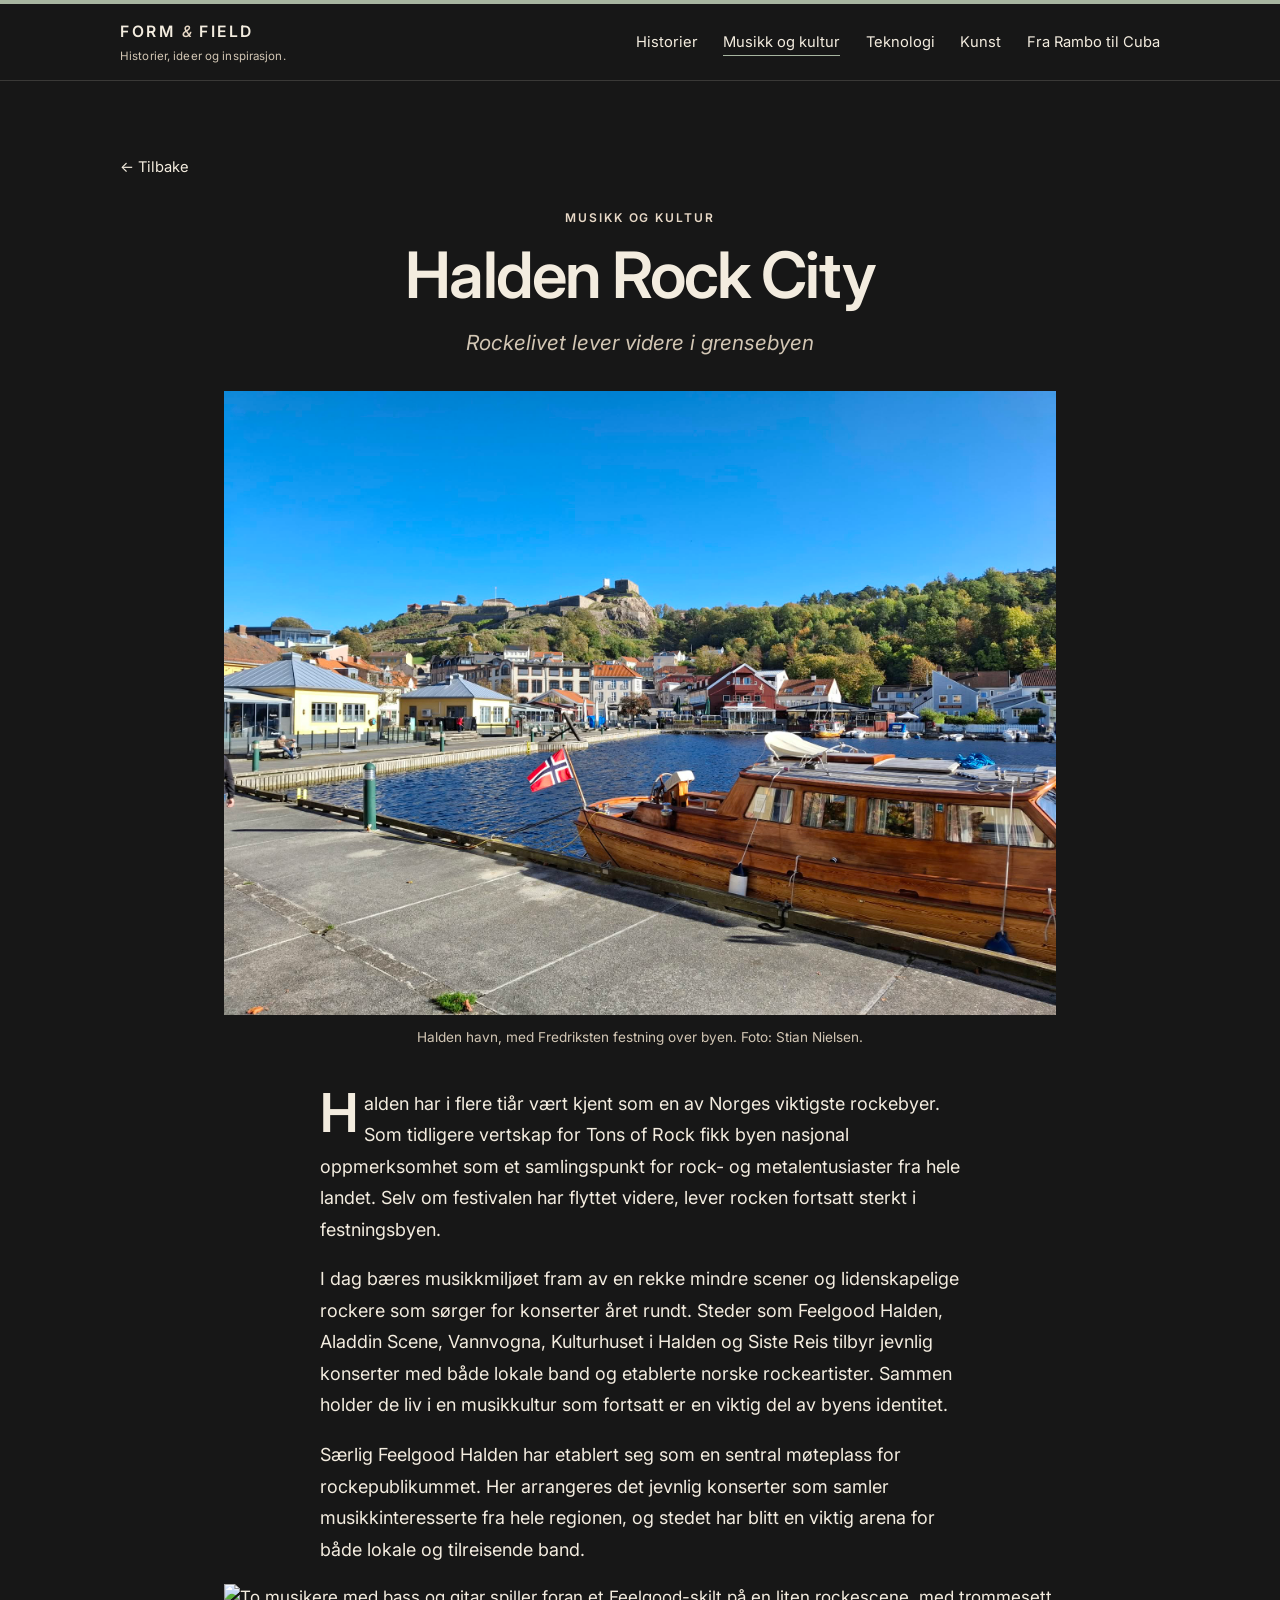
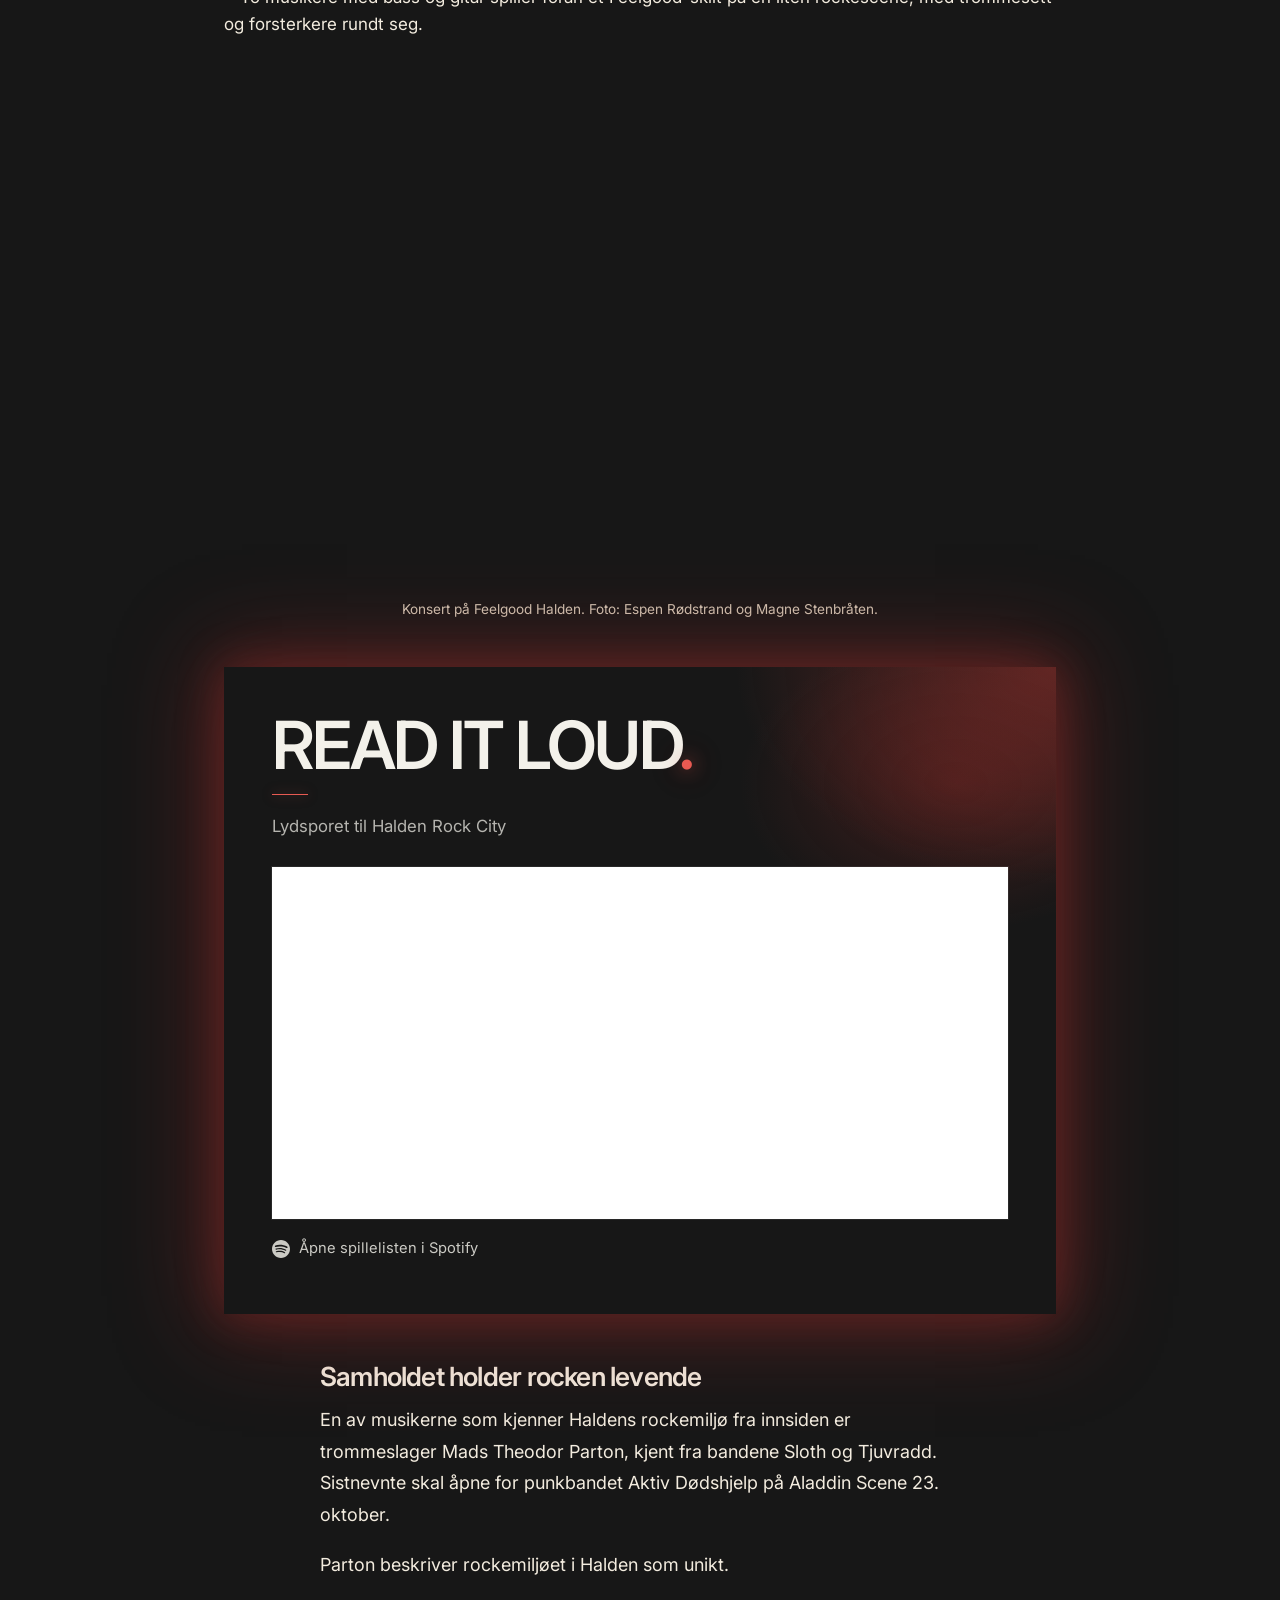
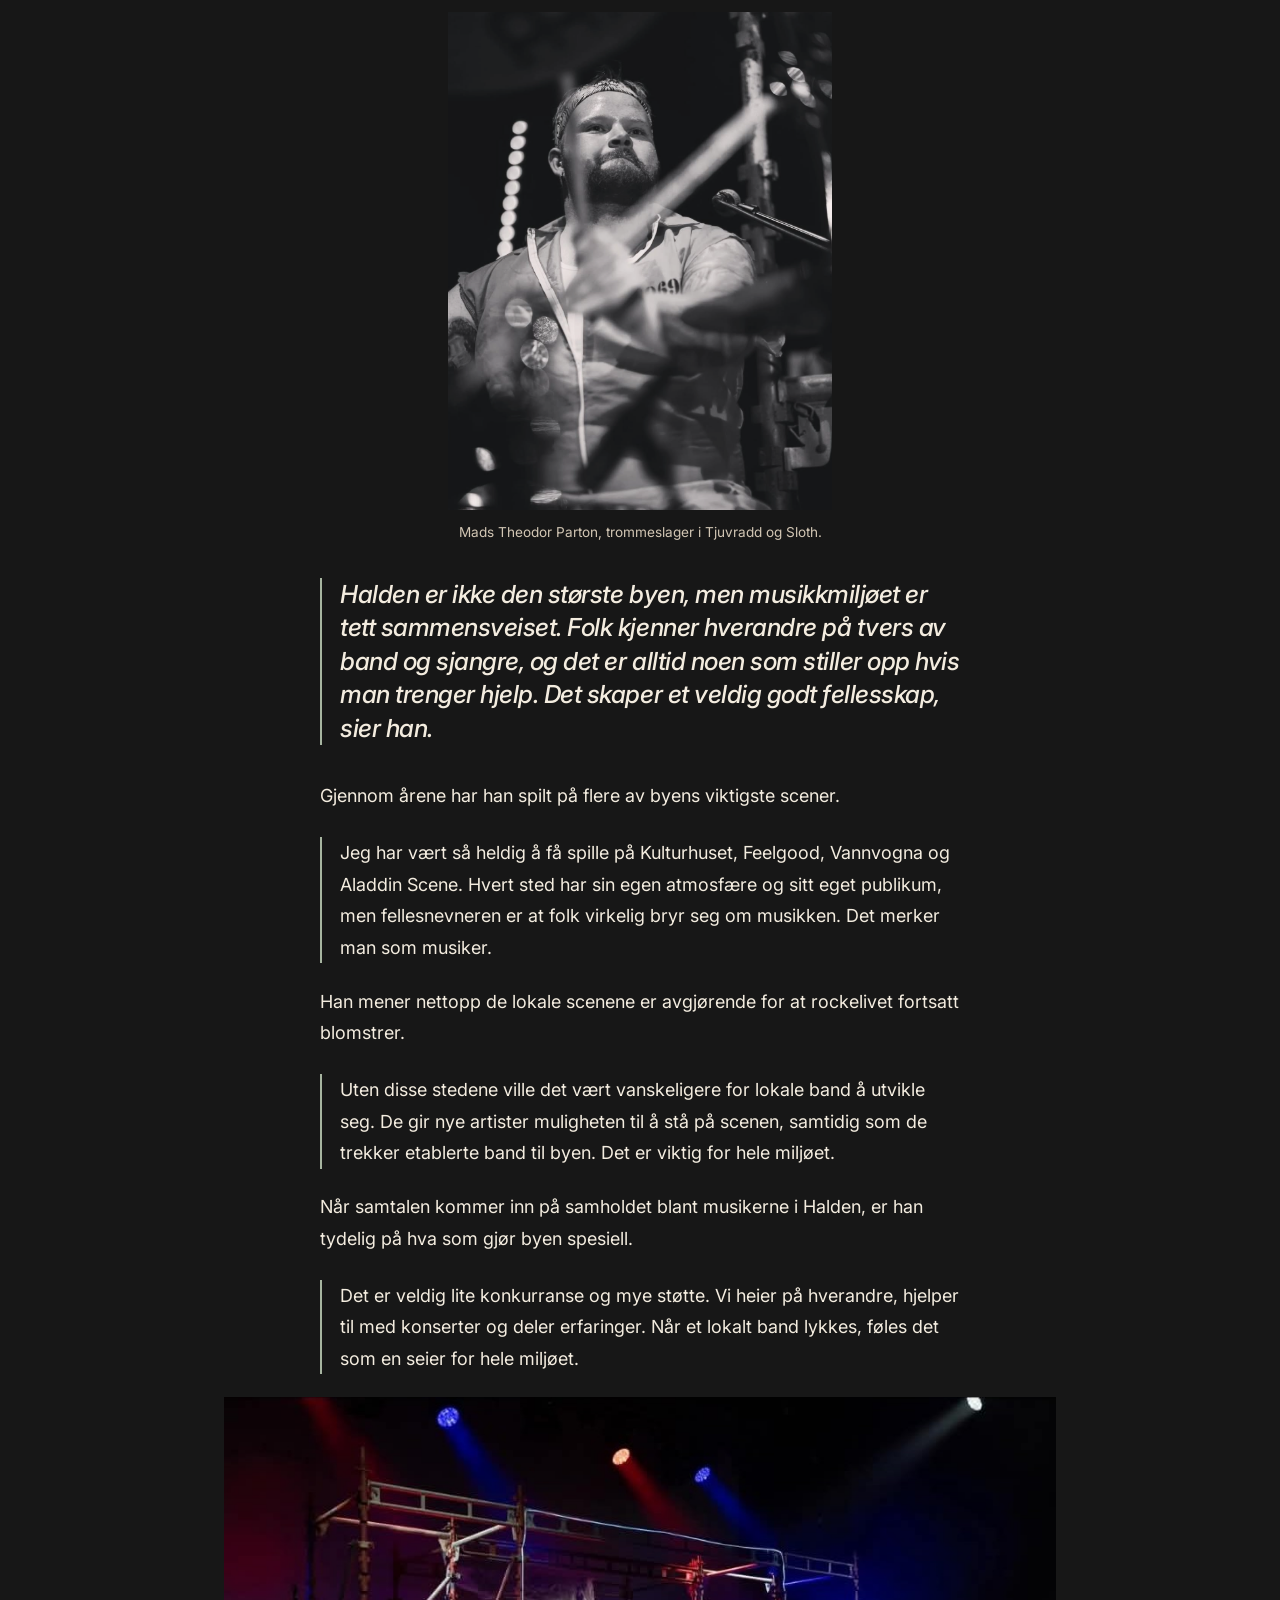
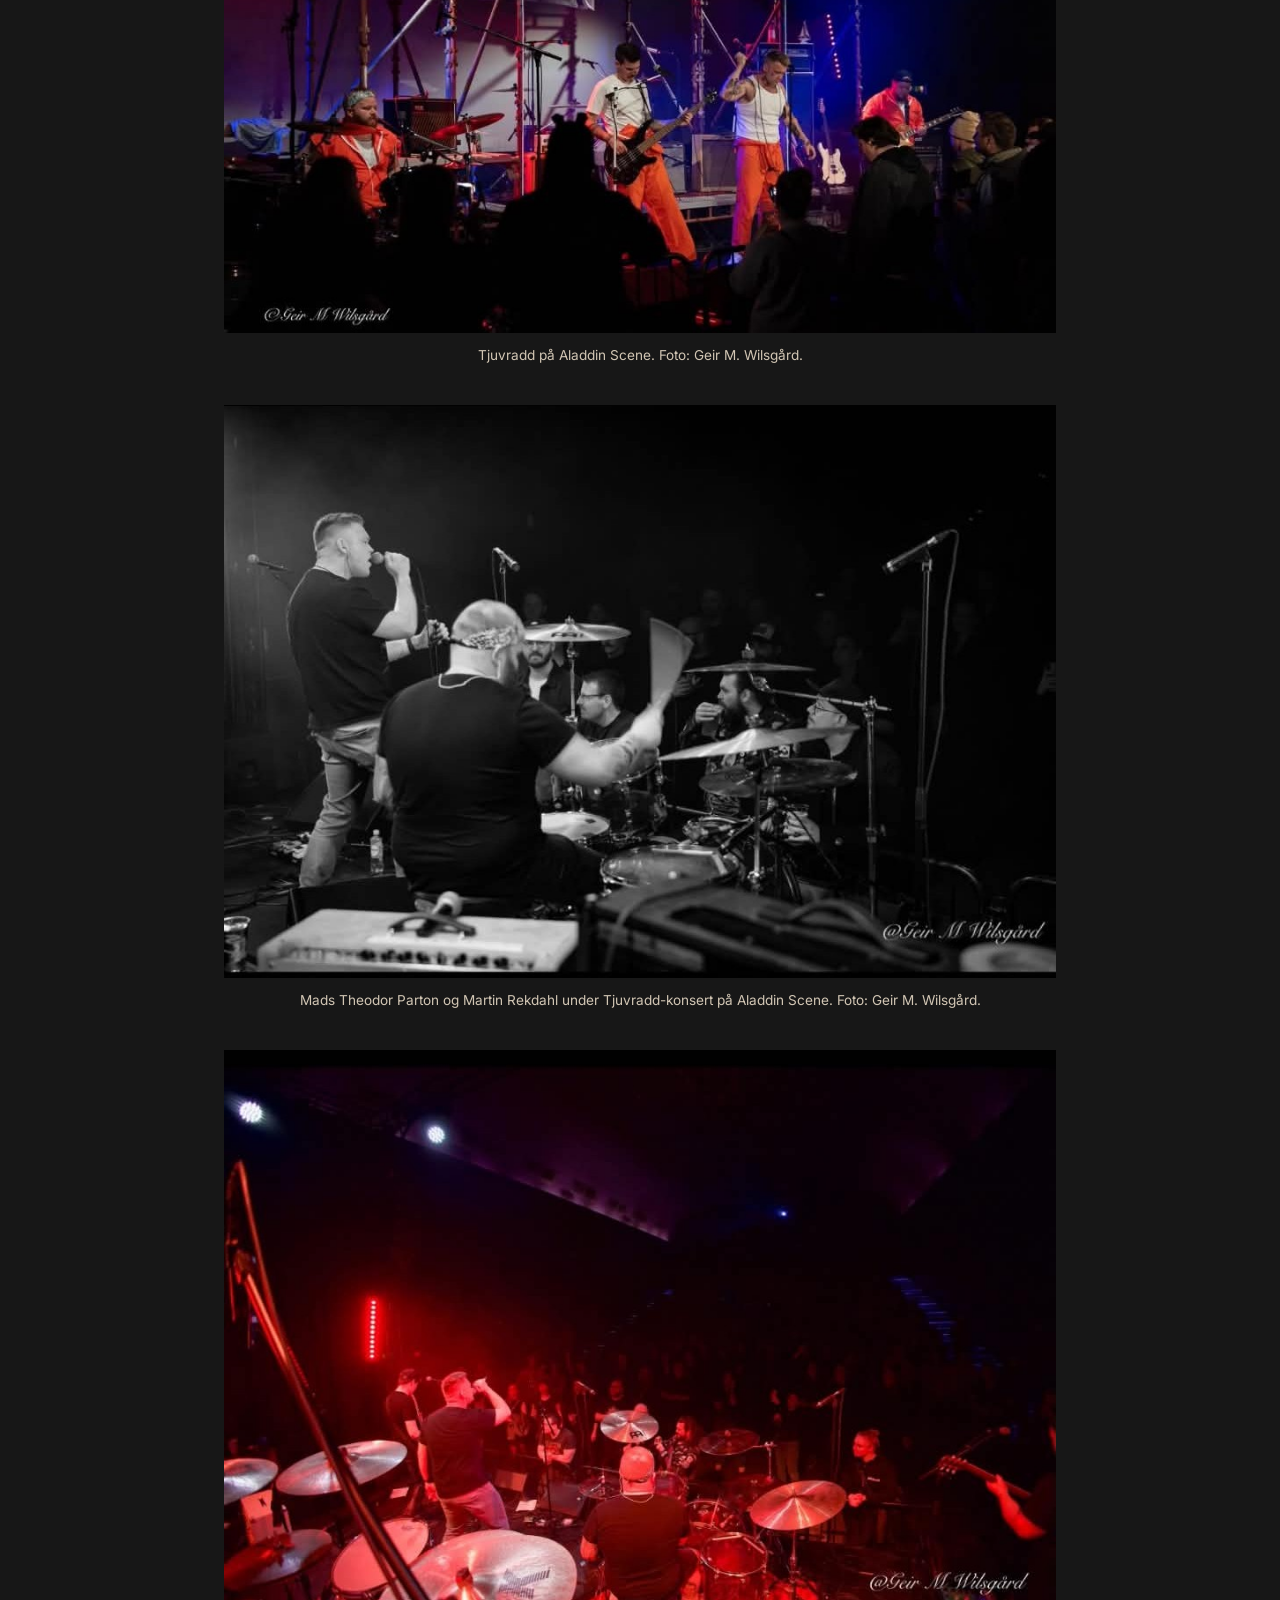
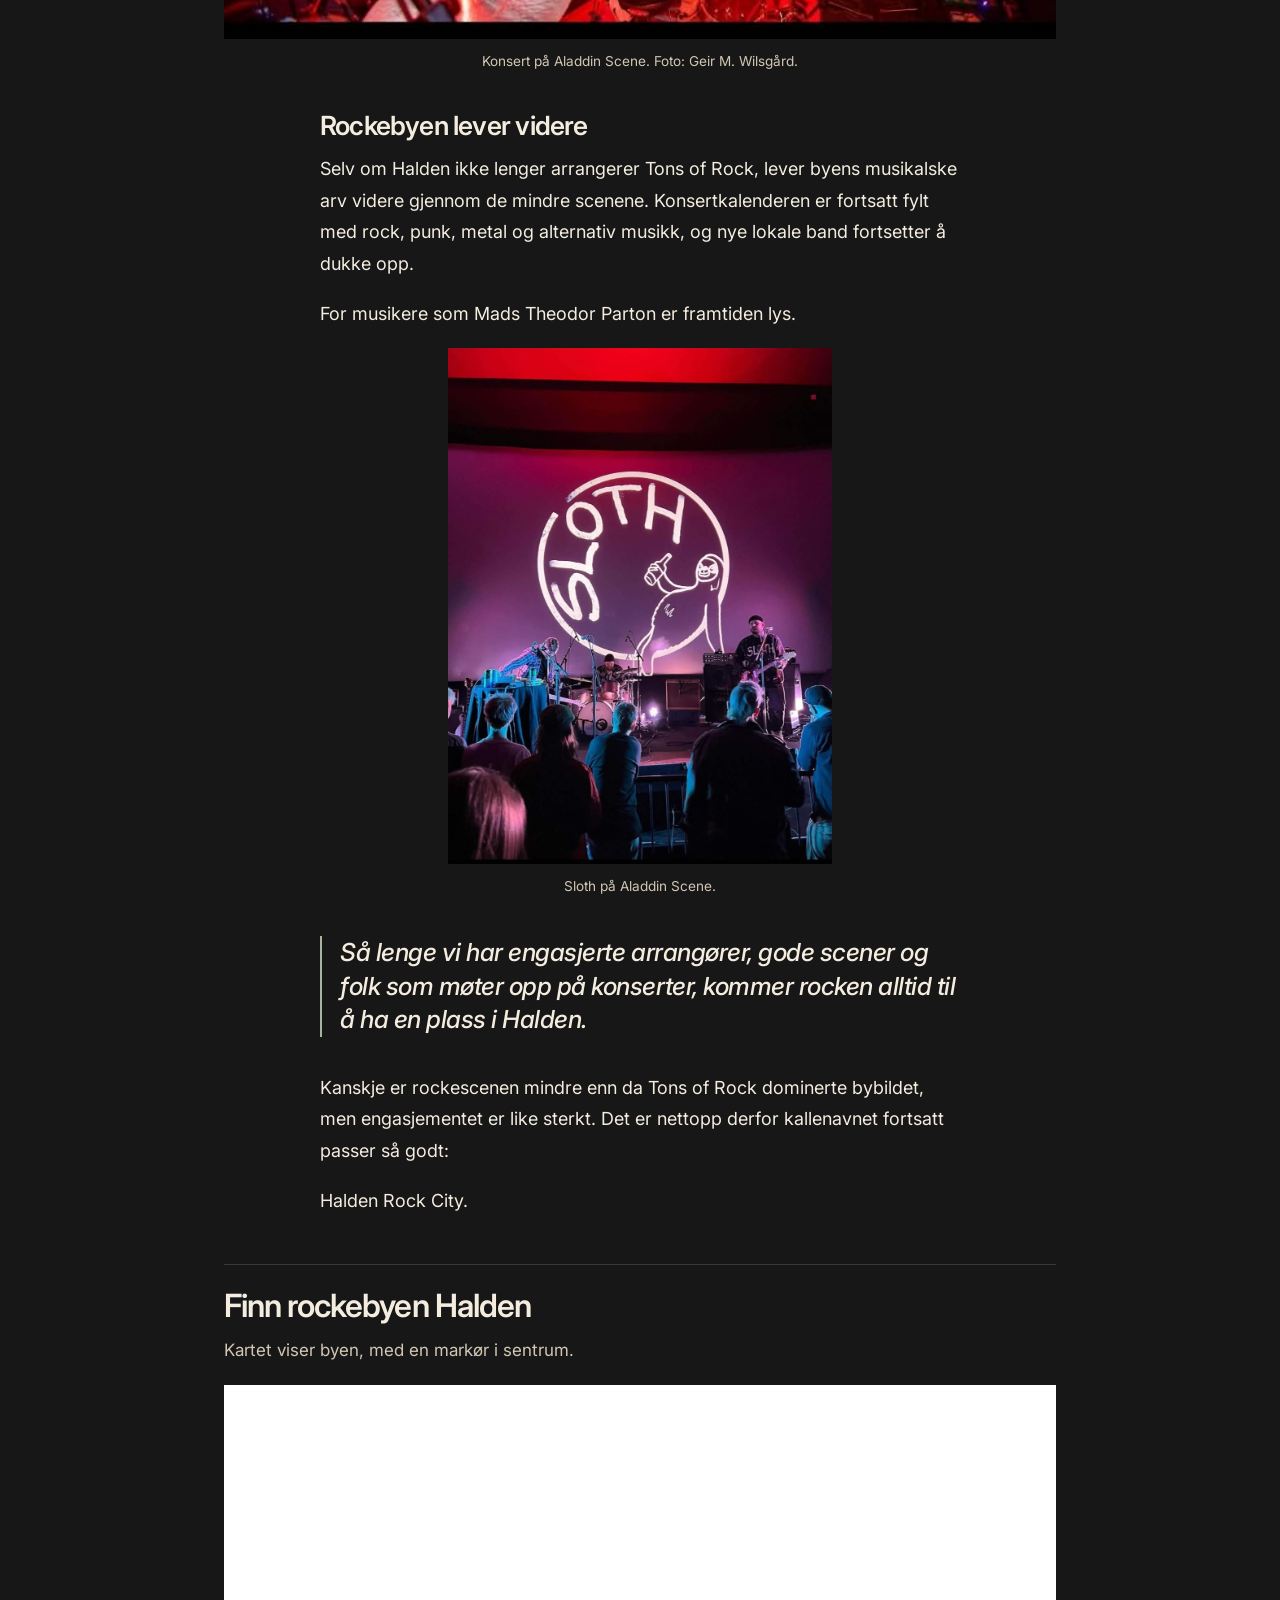
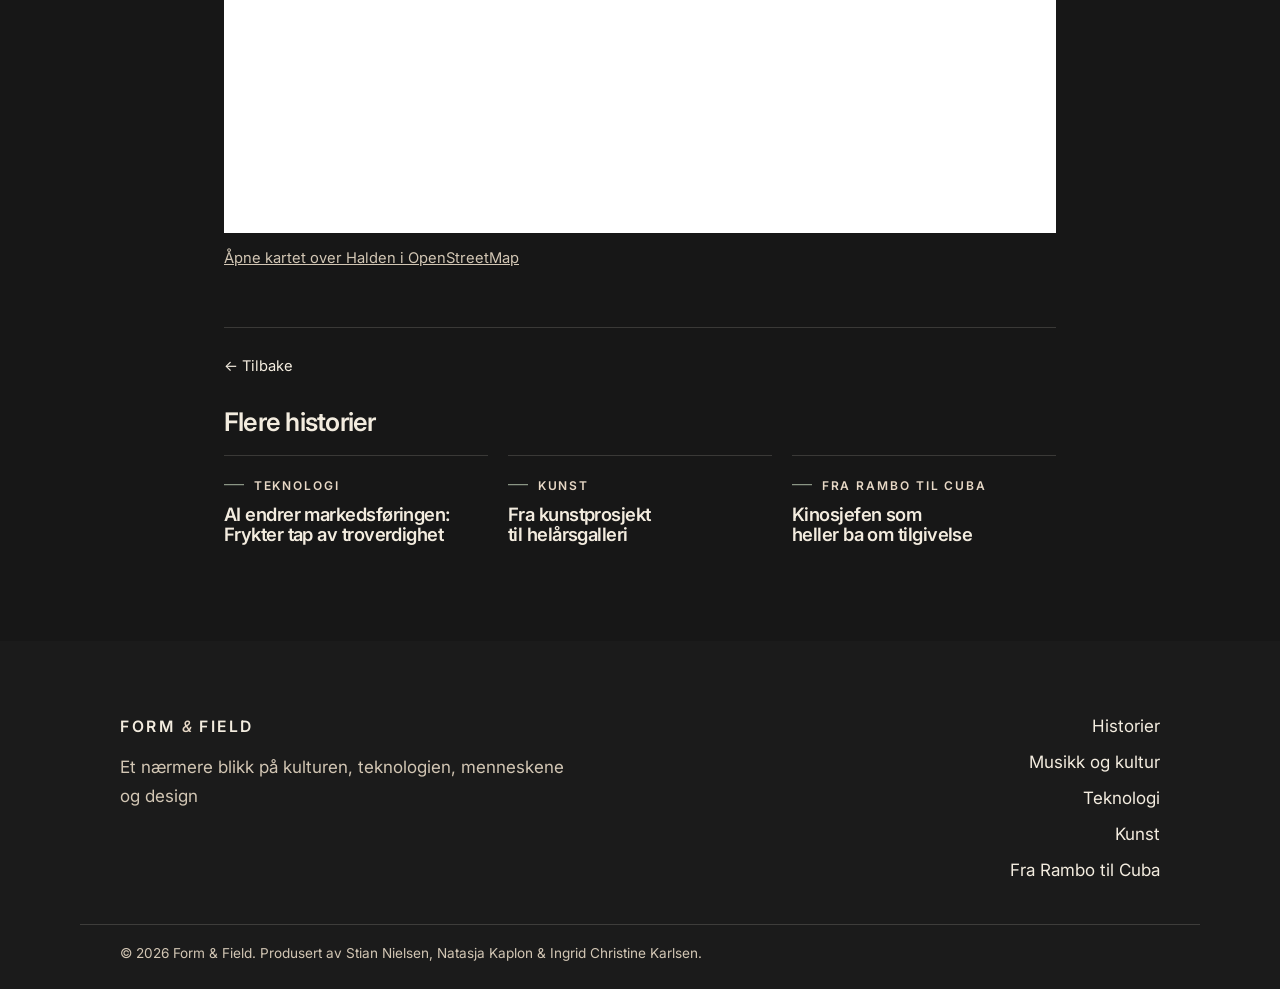
==== articles/article-culture.html @ 82c44588 "Første versjon av Form & Field-magasinet" ====
<!DOCTYPE html>
<html lang="en">
<head>
  <meta charset="UTF-8">
  <meta name="viewport" content="width=device-width, initial-scale=1">
  <title>Halden Rock City — Form &amp; Field</title>
  <meta name="description" content="Rockelivet lever videre i grensebyen. Halden har i flere tiår vært kjent som en av Norges viktigste rockebyer.">
  <script>document.documentElement.classList.add("js");</script>
  <link rel="preconnect" href="https://fonts.googleapis.com">
  <link rel="preconnect" href="https://fonts.gstatic.com" crossorigin>
  <link href="https://fonts.googleapis.com/css2?family=Inter:ital,wght@0,400;0,500;0,600;0,700;1,400;1,500&display=swap" rel="stylesheet">
  <link rel="stylesheet" href="../style.css">
  <link rel="stylesheet" href="rock-spotlight.css">
  <link rel="icon" href="../images/favicon.svg" type="image/svg+xml">
</head>
<body class="page-rock">
  <a class="skip-link" href="#main">Skip to content</a>

  <header class="site-header">
    <div class="container header-inner">
      <a class="logo" href="../index.html" aria-label="Form &amp; Field, home">
        <span class="logo-name">Form <span class="logo-amp">&amp;</span> Field</span>
        <span class="logo-tagline">Historier, ideer og inspirasjon.</span>
      </a>
      <button class="nav-toggle" type="button" aria-expanded="false" aria-controls="site-nav">
        <span class="sr-only">Open menu</span>
        <span class="nav-toggle-bar" aria-hidden="true"></span>
      </button>
      <nav class="site-nav" id="site-nav" aria-label="Primary">
        <ul>
          <li><a href="../index.html#stories">Historier</a></li>
          <li><a href="article-culture.html" aria-current="page">Musikk og kultur</a></li>
          <li><a href="article-lifestyle.html">Teknologi</a></li>
          <li><a href="article-design.html">Kunst</a></li>
          <li><a href="article-inspiration.html">Fra Rambo til Cuba</a></li>
        </ul>
      </nav>
    </div>
  </header>

  <main id="main">
    <!-- Article text is kept from Halden Rock City artikkel.docx. -->
    <article class="article-wrap" lang="no">
      <div class="container">
        <p class="back-link"><a href="../index.html#stories"><span aria-hidden="true">← </span>Tilbake</a></p>

        <header class="article-header">
          <p class="kicker">Musikk og kultur</p>
          <h1>Halden Rock City</h1>
          <p class="dek">Rockelivet lever videre i grensebyen</p>
        </header>

        <figure class="article-photo">
          <img src="../images/halden-havn.jpg" alt="Halden havn en solrik dag, med trehus langs vannet, en trebåt med norsk flagg og Fredriksten festning på høyden over byen." width="2048" height="1536">
          <figcaption>Halden havn, med Fredriksten festning over byen. Foto: Stian Nielsen.</figcaption>
        </figure>

        <div class="article-body">
          <p class="lead">Halden har i flere tiår vært kjent som en av Norges viktigste rockebyer. Som tidligere vertskap for Tons of Rock fikk byen nasjonal oppmerksomhet som et samlingspunkt for rock- og metalentusiaster fra hele landet. Selv om festivalen har flyttet videre, lever rocken fortsatt sterkt i festningsbyen.</p>
          <p>I dag bæres musikkmiljøet fram av en rekke mindre scener og lidenskapelige rockere som sørger for konserter året rundt. Steder som Feelgood Halden, Aladdin Scene, Vannvogna, Kulturhuset i Halden og Siste Reis tilbyr jevnlig konserter med både lokale band og etablerte norske rockeartister. Sammen holder de liv i en musikkultur som fortsatt er en viktig del av byens identitet.</p>
          <p>Særlig Feelgood Halden har etablert seg som en sentral møteplass for rockepublikummet. Her arrangeres det jevnlig konserter som samler musikkinteresserte fra hele regionen, og stedet har blitt en viktig arena for både lokale og tilreisende band.</p>
        </div>

        <figure class="article-photo">
          <img src="../images/Bilde%20fra%20Feelgood%20av%20Espen%20R%C3%B8dstrand%20%26%20Magne%20Stenbra%CC%8Aten.jpg" alt="To musikere med bass og gitar spiller foran et Feelgood-skilt på en liten rockescene, med trommesett og forsterkere rundt seg." width="944" height="684">
          <figcaption>Konsert på Feelgood Halden. Foto: Espen Rødstrand og Magne Stenbråten.</figcaption>
        </figure>

        <section class="soundtrack" aria-labelledby="soundtrack-title">
          <h2 id="soundtrack-title">READ IT LOUD<span class="soundtrack-mark">.</span></h2>
          <p class="soundtrack-intro">Lydsporet til Halden Rock City</p>
          <div class="soundtrack-player">
            <iframe title="Spotify-spilleliste med lydsporet til Halden Rock City" src="https://open.spotify.com/embed/playlist/47oUfQrJhoDEJPnuhmH4nj?theme=0" width="100%" height="352" loading="lazy" allow="autoplay; clipboard-write; encrypted-media; fullscreen; picture-in-picture" allowfullscreen></iframe>
          </div>
          <p class="soundtrack-out">
            <a href="https://open.spotify.com/playlist/47oUfQrJhoDEJPnuhmH4nj" target="_blank" rel="noopener noreferrer">
              <svg class="soundtrack-logo" viewBox="0 0 24 24" width="18" height="18" aria-hidden="true" focusable="false">
                <path fill="currentColor" d="M12 0C5.4 0 0 5.4 0 12s5.4 12 12 12 12-5.4 12-12S18.66 0 12 0zm5.521 17.34c-.24.359-.66.48-1.021.24-2.82-1.74-6.36-2.101-10.561-1.141-.418.122-.779-.179-.899-.539-.12-.421.18-.78.54-.9 4.56-1.021 8.52-.6 11.64 1.32.42.18.479.659.301 1.02zm1.44-3.3c-.301.42-.841.6-1.262.3-3.239-1.98-8.159-2.58-11.939-1.38-.479.12-1.02-.12-1.14-.6-.12-.48.12-1.021.6-1.141C9.6 9.9 15 10.561 18.72 12.84c.361.181.54.78.241 1.2zm.12-3.36C15.24 8.4 8.82 8.16 5.16 9.301c-.6.179-1.2-.181-1.38-.721-.18-.601.18-1.2.72-1.381 4.26-1.26 11.28-1.02 15.721 1.621.539.3.719 1.02.419 1.56-.299.421-1.02.599-1.559.3z"/>
              </svg>
              Åpne spillelisten i Spotify
            </a>
          </p>
        </section>

        <div class="article-body">
          <h2>Samholdet holder rocken levende</h2>
          <p>En av musikerne som kjenner Haldens rockemiljø fra innsiden er trommeslager Mads Theodor Parton, kjent fra bandene Sloth og Tjuvradd. Sistnevnte skal åpne for punkbandet Aktiv Dødshjelp på Aladdin Scene 23. oktober.</p>
          <p>Parton beskriver rockemiljøet i Halden som unikt.</p>

          <figure class="article-photo article-photo-portrait">
            <img src="../images/foto%20av%20Mads%20Theodor%20Parton%20trommis%20for%20Tjuvradd%20og%20Sloth.png" alt="Mads Theodor Parton med bandana og skjegg sitter bak trommene og ser opp, med en trommestikke i forgrunnen." width="584" height="757">
            <figcaption>Mads Theodor Parton, trommeslager i Tjuvradd og Sloth.</figcaption>
          </figure>

          <blockquote class="pull-quote">
            <p>Halden er ikke den største byen, men musikkmiljøet er tett sammensveiset. Folk kjenner hverandre på tvers av band og sjangre, og det er alltid noen som stiller opp hvis man trenger hjelp. Det skaper et veldig godt fellesskap, sier han.</p>
          </blockquote>

          <p>Gjennom årene har han spilt på flere av byens viktigste scener.</p>

          <blockquote>
            <p>Jeg har vært så heldig å få spille på Kulturhuset, Feelgood, Vannvogna og Aladdin Scene. Hvert sted har sin egen atmosfære og sitt eget publikum, men fellesnevneren er at folk virkelig bryr seg om musikken. Det merker man som musiker.</p>
          </blockquote>

          <p>Han mener nettopp de lokale scenene er avgjørende for at rockelivet fortsatt blomstrer.</p>

          <blockquote>
            <p>Uten disse stedene ville det vært vanskeligere for lokale band å utvikle seg. De gir nye artister muligheten til å stå på scenen, samtidig som de trekker etablerte band til byen. Det er viktig for hele miljøet.</p>
          </blockquote>

          <p>Når samtalen kommer inn på samholdet blant musikerne i Halden, er han tydelig på hva som gjør byen spesiell.</p>

          <blockquote>
            <p>Det er veldig lite konkurranse og mye støtte. Vi heier på hverandre, hjelper til med konserter og deler erfaringer. Når et lokalt band lykkes, føles det som en seier for hele miljøet.</p>
          </blockquote>
        </div>

        <figure class="article-photo">
          <img src="../images/bilde%20fra%20aladdin%20scene%20Tjuvradd%20konsert.jpg" alt="Bandet Tjuvradd på scenen i oransje klær, med trommer, bass og gitar, sett fra publikum under rødt og blått lys." width="944" height="608">
          <figcaption>Tjuvradd på Aladdin Scene. Foto: Geir M. Wilsgård.</figcaption>
        </figure>

        <figure class="article-photo">
          <img src="../images/Tjuvradd%20konsert%20aladdin%20scene%20bilde%20av%20Mads%20Theodor%20Parton%20og%20Martin%20Rekdahl.jpg" alt="Mads Theodor Parton spiller trommer mens en vokalist synger, under en Tjuvradd-konsert på Aladdin Scene." width="944" height="650">
          <figcaption>Mads Theodor Parton og Martin Rekdahl under Tjuvradd-konsert på Aladdin Scene. Foto: Geir M. Wilsgård.</figcaption>
        </figure>

        <figure class="article-photo">
          <img src="../images/Tjuvradd%20konsert%20Aladdin%20scene.jpg" alt="Et band spiller for et publikum på en mørk scene badet i rødt og blått lys, sett fra siden av trommesettet." width="944" height="668">
          <figcaption>Konsert på Aladdin Scene. Foto: Geir M. Wilsgård.</figcaption>
        </figure>

        <div class="article-body">
          <h2>Rockebyen lever videre</h2>
          <p>Selv om Halden ikke lenger arrangerer Tons of Rock, lever byens musikalske arv videre gjennom de mindre scenene. Konsertkalenderen er fortsatt fylt med rock, punk, metal og alternativ musikk, og nye lokale band fortsetter å dukke opp.</p>
          <p>For musikere som Mads Theodor Parton er framtiden lys.</p>
        </div>

        <figure class="article-photo article-photo-portrait">
          <img src="../images/sloth%20konsert%20aladdin%20scene.jpg" alt="Bandet Sloth spiller foran et stort lilla Sloth-logo på veggen, sett fra publikum." width="944" height="1269">
          <figcaption>Sloth på Aladdin Scene.</figcaption>
        </figure>

        <div class="article-body">
          <blockquote class="pull-quote">
            <p>Så lenge vi har engasjerte arrangører, gode scener og folk som møter opp på konserter, kommer rocken alltid til å ha en plass i Halden.</p>
          </blockquote>
          <p>Kanskje er rockescenen mindre enn da Tons of Rock dominerte bybildet, men engasjementet er like sterkt. Det er nettopp derfor kallenavnet fortsatt passer så godt:</p>
          <p>Halden Rock City.</p>
        </div>

        <section class="venue-map" aria-labelledby="map-title">
          <h2 id="map-title">Finn rockebyen Halden</h2>
          <p>Kartet viser byen, med en markør i sentrum.</p>
          <div class="map-frame">
            <iframe title="Kart over Halden, Norge" src="https://www.openstreetmap.org/export/embed.html?bbox=11.3400%2C59.1000%2C11.4500%2C59.1500&amp;layer=mapnik&amp;marker=59.1246%2C11.3877" loading="lazy"></iframe>
          </div>
          <p class="map-credit"><a href="https://www.openstreetmap.org/?mlat=59.1246&amp;mlon=11.3877#map=14/59.1246/11.3877" target="_blank" rel="noopener noreferrer">Åpne kartet over Halden i OpenStreetMap</a></p>
        </section>

        <div class="article-end">
          <p class="back-link"><a href="../index.html#stories"><span aria-hidden="true">← </span>Tilbake</a></p>
          <nav class="continue" aria-label="Flere historier">
            <h2>Flere historier</h2>
            <ul class="continue-list">
              <li>
                <a href="article-lifestyle.html">
                  <span class="kicker">Teknologi</span>
                  <h3>AI endrer markedsføringen: Frykter tap av troverdighet</h3>
                </a>
              </li>
              <li>
                <a href="article-design.html">
                  <span class="kicker">Kunst</span>
                  <h3>Fra kunstprosjekt til helårsgalleri</h3>
                </a>
              </li>
              <li>
                <a href="article-inspiration.html">
                  <span class="kicker">Fra Rambo til Cuba</span>
                  <h3>Kinosjefen som heller ba om tilgivelse</h3>
                </a>
              </li>
            </ul>
          </nav>
        </div>
      </div>
    </article>
  </main>

  <footer class="site-footer">
    <div class="container footer-grid">
      <div>
        <a class="logo" href="../index.html" aria-label="Form &amp; Field, home">
          <span class="logo-name">Form <span class="logo-amp">&amp;</span> Field</span>
        </a>
        <p class="footer-text">Et nærmere blikk på kulturen, teknologien, menneskene og design</p>
      </div>
      <nav class="footer-nav" aria-label="Footer">
        <ul>
          <li><a href="../index.html#stories">Historier</a></li>
          <li><a href="article-culture.html">Musikk og kultur</a></li>
          <li><a href="article-lifestyle.html">Teknologi</a></li>
          <li><a href="article-design.html">Kunst</a></li>
          <li><a href="article-inspiration.html">Fra Rambo til Cuba</a></li>
        </ul>
      </nav>
    </div>
    <div class="container footer-bottom">
      <p>&copy; <span data-year>2026</span> Form &amp; Field. Produsert av Stian Nielsen, Natasja Kaplon &amp; Ingrid Christine Karlsen.</p>
    </div>
  </footer>

  <script src="../script.js"></script>
</body>
</html>
---- style.css ----
/*
  Form & Field
  Shared styles for the homepage and article pages.

  Palette
  --bg         page background
  --text       body text and headlines
  --sage       accents only (rules, borders, hover lines)
  --sage-deep  label text. Darker than --sage so it stays readable
  --beige      bands, notes and image fallbacks
  --white      cards
*/

:root {
  --bg: #f7f6f2;
  --text: #252525;
  --sage: #a7b5a0;
  --sage-deep: #4e5c48;
  --beige: #e6ded2;
  --white: #ffffff;
  --muted: #5a5a5a;
  --line: rgba(37, 37, 37, 0.12);
  --font: "Inter", system-ui, sans-serif;
  --header-offset: 5.5rem;
}

*,
*::before,
*::after {
  box-sizing: border-box;
}

html {
  scroll-behavior: smooth;
}

body {
  margin: 0;
  font-family: var(--font);
  font-size: 1.0625rem;
  line-height: 1.6;
  color: var(--text);
  background: var(--bg);
}

img {
  max-width: 100%;
  display: block;
}

h1,
h2,
h3,
p,
figure,
blockquote,
ul {
  margin: 0;
}

h1,
h2,
h3 {
  font-weight: 600;
  letter-spacing: -0.03em;
  line-height: 1.08;
  text-wrap: balance;
}

a {
  color: inherit;
}

::selection {
  background: var(--sage);
  color: var(--text);
}

:focus-visible {
  outline: 2px solid var(--text);
  outline-offset: 3px;
}

/* Skip link sits over the header when focused. */
.skip-link {
  position: absolute;
  left: 1rem;
  top: -100%;
  z-index: 100;
  background: var(--text);
  color: var(--bg);
  padding: 0.75rem 1rem;
  text-decoration: none;
}

.skip-link:focus {
  top: 0.75rem;
}

.sr-only {
  position: absolute;
  width: 1px;
  height: 1px;
  padding: 0;
  margin: -1px;
  overflow: hidden;
  clip: rect(0, 0, 0, 0);
  white-space: nowrap;
  border: 0;
}

.container {
  width: min(1120px, 100%);
  margin-inline: auto;
  padding-inline: clamp(1.25rem, 4vw, 2.5rem);
}

/* Small uppercase labels used for categories and issue info. */
.kicker {
  font-size: 0.75rem;
  font-weight: 600;
  letter-spacing: 0.16em;
  text-transform: uppercase;
  color: var(--sage-deep);
}

.kicker::before {
  content: "";
  display: inline-block;
  width: 1.25rem;
  height: 1px;
  margin-right: 0.6rem;
  background: var(--sage);
  vertical-align: middle;
  transform: translateY(-0.15em);
}

.article-header .kicker::before {
  display: none;
}

/* ---------- Header and navigation ---------- */

.site-header {
  position: sticky;
  top: 0;
  z-index: 30;
  background: var(--bg);
  border-top: 4px solid var(--sage);
  border-bottom: 1px solid var(--line);
}

.header-inner {
  display: flex;
  align-items: center;
  justify-content: space-between;
  gap: 1.5rem;
  min-height: 4.75rem;
}

.logo {
  display: inline-flex;
  flex-direction: column;
  gap: 0.15rem;
  color: inherit;
  text-decoration: none;
}

.logo-name {
  font-size: 0.98rem;
  font-weight: 600;
  letter-spacing: 0.16em;
  text-transform: uppercase;
}

.logo-amp {
  font-style: italic;
  font-weight: 500;
  letter-spacing: 0;
  text-transform: none;
  color: var(--sage-deep);
}

.logo-tagline {
  font-size: 0.72rem;
  font-weight: 400;
  letter-spacing: 0.01em;
  text-transform: none;
  color: var(--muted);
}

.site-nav ul {
  display: flex;
  align-items: center;
  gap: clamp(0.9rem, 2vw, 1.6rem);
  list-style: none;
  padding: 0;
}

.site-nav a {
  display: inline-block;
  font-size: 0.92rem;
  text-decoration: none;
  white-space: nowrap;
}

.site-nav a::after {
  content: "";
  display: block;
  height: 1px;
  background: var(--sage);
  transform: scaleX(0);
  transform-origin: left;
  transition: transform 0.25s ease;
}

.site-nav a:hover::after,
.site-nav a[aria-current="page"]::after {
  transform: scaleX(1);
}

.nav-toggle {
  display: none;
  align-items: center;
  justify-content: center;
  width: 2.75rem;
  height: 2.75rem;
  padding: 0;
  border: 0;
  background: transparent;
  cursor: pointer;
}

.nav-toggle-bar,
.nav-toggle-bar::before,
.nav-toggle-bar::after {
  display: block;
  width: 22px;
  height: 1.5px;
  background: var(--text);
  position: relative;
  transition: transform 0.2s ease, opacity 0.2s ease;
}

.nav-toggle-bar::before,
.nav-toggle-bar::after {
  content: "";
  position: absolute;
  left: 0;
}

.nav-toggle-bar::before {
  top: -7px;
}

.nav-toggle-bar::after {
  top: 7px;
}

.nav-toggle[aria-expanded="true"] .nav-toggle-bar {
  background: transparent;
}

.nav-toggle[aria-expanded="true"] .nav-toggle-bar::before {
  top: 0;
  transform: rotate(45deg);
}

.nav-toggle[aria-expanded="true"] .nav-toggle-bar::after {
  top: 0;
  transform: rotate(-45deg);
}

/* ---------- Homepage ---------- */

.hero {
  padding-block: clamp(3rem, 8vw, 6.5rem);
}

.hero-grid {
  display: grid;
  grid-template-columns: 1.05fr 0.95fr;
  gap: clamp(2rem, 5vw, 4.5rem);
  align-items: center;
}

.hero-copy h1 {
  max-width: 9em;
  margin-top: 0.9rem;
  font-size: clamp(2.8rem, 6.4vw, 5.35rem);
}

.hero-intro {
  max-width: 36rem;
  margin-top: 1.35rem;
  font-size: 1.125rem;
  line-height: 1.7;
  color: var(--muted);
}

.button {
  display: inline-flex;
  align-items: center;
  gap: 0.45rem;
  margin-top: 1.85rem;
  padding: 0.9rem 1.25rem;
  background: var(--text);
  color: var(--bg);
  text-decoration: none;
  transition: background-color 0.2s ease;
}

.button:hover,
.button:focus-visible {
  background: var(--sage-deep);
  color: var(--bg);
}

.hero-figure {
  margin: 0;
}

.hero-figure figcaption {
  margin-top: 0.75rem;
  font-size: 0.85rem;
  color: var(--muted);
}

.featured {
  background: var(--beige);
  padding-block: clamp(3.5rem, 7vw, 6rem);
}

.section-heading {
  margin-bottom: 1.5rem;
}

.section-heading h2,
.stories-heading h2 {
  font-size: clamp(1.8rem, 3vw, 2.4rem);
}

.section-intro {
  max-width: 36rem;
  margin-top: 0.75rem;
  color: var(--muted);
}

.feature {
  display: grid;
  grid-template-columns: 0.86fr 1.14fr;
  background: var(--white);
  color: inherit;
  text-decoration: none;
  border: 1px solid transparent;
  transition: border-color 0.25s ease;
}

.feature:hover,
.feature:focus-visible {
  border-color: var(--sage);
}

.feature-body {
  display: flex;
  flex-direction: column;
  justify-content: center;
  gap: 0.9rem;
  padding: clamp(1.5rem, 4vw, 3rem);
}

.feature-body h3 {
  font-size: clamp(2rem, 3.4vw, 3rem);
}

.dek {
  font-size: 1.125rem;
  font-style: italic;
  font-weight: 400;
  line-height: 1.55;
  color: var(--muted);
}

.byline {
  color: var(--muted);
  font-size: 0.95rem;
}

.stories {
  padding-block: clamp(4rem, 8vw, 7rem);
  scroll-margin-top: var(--header-offset);
}

.stories-heading {
  max-width: 40rem;
}

/* Two columns on larger screens, one column on small screens. */
.card-grid {
  display: grid;
  grid-template-columns: repeat(2, minmax(0, 1fr));
  gap: clamp(1.25rem, 3vw, 2.25rem);
  margin-top: clamp(2rem, 4vw, 3rem);
}

.card {
  display: flex;
  flex-direction: column;
  background: var(--white);
  color: inherit;
  text-decoration: none;
  border: 1px solid var(--line);
  transition: border-color 0.25s ease, transform 0.25s ease;
}

.card:hover,
.card:focus-visible {
  border-color: var(--sage);
  transform: translateY(-4px);
}

.card-meta {
  display: flex;
  justify-content: space-between;
  align-items: baseline;
  gap: 1rem;
}

.index {
  font-size: 0.75rem;
  letter-spacing: 0.14em;
  color: var(--sage-deep);
}

.card-body {
  display: flex;
  flex-direction: column;
  gap: 0.75rem;
  flex: 1;
  padding: 1.25rem 1.35rem 1.45rem;
}

.card-body h3 {
  font-size: clamp(1.45rem, 2vw, 1.85rem);
}

.card-body p:not(.card-meta) {
  color: var(--muted);
  line-height: 1.6;
}

.read-more {
  width: fit-content;
  padding-top: 0.35rem;
  font-size: 0.92rem;
  font-weight: 500;
  text-underline-offset: 0.25em;
}

/* Pushes the link to the bottom of shorter cards so a row lines up. */
.card .read-more {
  margin-top: auto;
}

.card:hover .read-more,
.feature:hover .read-more,
.card:focus-visible .read-more,
.feature:focus-visible .read-more {
  text-decoration: underline;
  text-decoration-color: var(--sage-deep);
}

.arrow {
  display: inline-block;
  transition: transform 0.25s ease;
}

.card:hover .arrow,
.feature:hover .arrow,
.button:hover .arrow,
.card:focus-visible .arrow,
.feature:focus-visible .arrow,
.button:focus-visible .arrow {
  transform: translateX(4px);
}

/*
  Locked image frame.
  The box keeps its shape when you swap the SVG for a photograph.
  object-fit: cover crops the new image to the same frame.
*/
.media {
  position: relative;
  overflow: hidden;
  aspect-ratio: 4 / 5;
  background: var(--beige);
}

.media-dark {
  background: #1c1c1a;
}

.media img {
  position: absolute;
  inset: 0;
  width: 100%;
  height: 100%;
  object-fit: cover;
  transition: transform 0.6s ease;
}

.card:hover .media img,
.feature:hover .media img,
.card:focus-visible .media img,
.feature:focus-visible .media img {
  transform: scale(1.045);
}

/* ---------- Article pages ---------- */

.article-wrap {
  padding-block: clamp(2.25rem, 6vw, 4.5rem) clamp(3.5rem, 8vw, 6rem);
}

.back-link {
  margin-bottom: 1.75rem;
}

.back-link a {
  text-decoration: none;
  font-size: 0.92rem;
}

.back-link a:hover,
.back-link a:focus-visible {
  text-decoration: underline;
  text-decoration-color: var(--sage-deep);
  text-underline-offset: 0.22em;
}

.article-header {
  max-width: 44rem;
  margin: 0 auto 2rem;
  text-align: center;
}

.article-header h1 {
  margin-top: 0.8rem;
  font-size: clamp(2.4rem, 5vw, 4.1rem);
}

.article-header .dek {
  margin-top: 1.1rem;
  font-size: clamp(1.1rem, 2vw, 1.3rem);
}

.article-header .byline {
  margin-top: 1.25rem;
}

.article-figure {
  max-width: 32rem;
  margin: 0 auto 2.75rem;
}

.article-figure figcaption,
.article-photo figcaption,
.article-video figcaption {
  margin-top: 0.75rem;
  font-size: 0.85rem;
  line-height: 1.5;
  text-align: center;
  color: var(--muted);
}

/* Real photographs keep their own shape instead of the portrait card crop. */
.article-photo {
  max-width: 52rem;
  margin: 0 auto 2.5rem;
}

.article-body .article-photo {
  margin: 2rem auto;
}

.article-photo img {
  width: 100%;
  height: auto;
}

.article-photo-portrait {
  max-width: 24rem;
}

.article-video {
  max-width: 24rem;
  margin: 2.5rem auto 0;
}

.article-video video {
  width: 100%;
  height: auto;
  aspect-ratio: 3 / 4;
  object-fit: cover;
  object-position: center;
  background: var(--beige);
}

.artwork-carousel {
  max-width: 36rem;
  margin: 2.25rem auto 2.75rem;
}

.carousel-viewport {
  position: relative;
  container-type: inline-size;
}

.js .carousel-slide:not(.is-active) {
  display: none;
}

.carousel-slide img {
  width: 100%;
  height: auto;
  aspect-ratio: 1;
  object-fit: cover;
  background: var(--beige);
}

.carousel-slide figcaption {
  margin-top: 0.75rem;
  font-size: 0.85rem;
  line-height: 1.5;
  text-align: center;
  color: var(--muted);
}

.carousel-control {
  position: absolute;
  top: calc(50cqw - 1.25rem);
  z-index: 1;
  display: grid;
  place-items: center;
  width: 2.5rem;
  height: 2.5rem;
  padding: 0;
  border: 1px solid var(--line);
  background: var(--bg);
  color: var(--text);
  font: inherit;
  font-size: 1.15rem;
  line-height: 1;
  cursor: pointer;
}

.carousel-prev {
  left: 0.75rem;
}

.carousel-next {
  right: 0.75rem;
}

.carousel-control:hover,
.carousel-control:focus-visible {
  border-color: var(--sage-deep);
  color: var(--sage-deep);
}

.carousel-status {
  margin: 0.85rem 0 0;
  text-align: center;
  font-size: 0.85rem;
  color: var(--muted);
}

.carousel-dots {
  display: flex;
  justify-content: center;
  gap: 0.45rem;
  margin-top: 0.7rem;
}

.carousel-dot {
  width: 0.7rem;
  height: 0.7rem;
  padding: 0;
  border: 1px solid var(--sage-deep);
  background: transparent;
  cursor: pointer;
}

.carousel-dot[aria-current="true"] {
  background: var(--sage-deep);
}

.article-body blockquote:not(.pull-quote) {
  margin: 1.6rem 0 1.4rem;
  padding-left: 1.15rem;
  border-left: 2px solid var(--sage);
}

.article-body blockquote:not(.pull-quote) p {
  margin: 0;
}

.media img.crop-harbor {
  object-position: center 38%;
}

.article-body {
  max-width: 40rem;
  margin-inline: auto;
  font-size: 1.125rem;
  line-height: 1.75;
}

.article-body p {
  margin-bottom: 1.15rem;
}

.article-body h2 {
  margin: 2.4rem 0 0.85rem;
  font-size: 1.65rem;
}

.article-rules .article-header h1,
.article-rules .article-body h2,
.article-rules .venue-map h2,
.article-title-rule .article-header h1 {
  padding-bottom: 0.75rem;
  border-bottom: 1px solid var(--line);
}

.article-rules .venue-map {
  border-top: 0;
}

.article-rules .article-header .dek,
.article-title-rule .article-header .dek,
.article-rules .venue-map > p {
  margin-top: 1rem;
}

/* XL story: archival at the start, cleaner toward the digital ending. */
.article-title-rule .article-header h1,
.article-title-rule .article-header .dek,
.article-title-rule .pull-quote {
  font-family: "Iowan Old Style", Palatino, "Palatino Linotype", Georgia, serif;
}

.photo-frame {
  position: relative;
}

.photo-frame::after {
  content: "";
  position: absolute;
  inset: 0;
  pointer-events: none;
  background-image: url("images/grain.svg");
  background-size: 160px 160px;
  mix-blend-mode: multiply;
}

.photo-era-early img {
  filter: sepia(0.42) saturate(0.62) contrast(1.06);
}

.photo-era-early .photo-frame::after {
  opacity: 0.55;
}

.photo-era-mid img {
  filter: sepia(0.16) saturate(0.86) contrast(1.03);
}

.photo-era-mid .photo-frame::after {
  opacity: 0.28;
}

.photo-era-soft img {
  filter: sepia(0.06) saturate(0.94);
}

.photo-era-soft .photo-frame::after {
  opacity: 0.12;
}

.photo-era-late .photo-frame::after {
  opacity: 0;
}

.film-timeline {
  margin: 0.4rem 0 1.8rem;
  padding: 0;
  list-style: none;
}

.film-timeline li {
  position: relative;
  margin: 0;
  padding: 0 0 1.15rem 1.35rem;
  border-left: 1px solid var(--line);
  line-height: 1.45;
}

.film-timeline li:last-child {
  padding-bottom: 0;
  border-left-color: transparent;
}

.film-timeline li::before {
  content: "";
  position: absolute;
  top: 0.35rem;
  left: -0.28rem;
  width: 0.5rem;
  height: 0.5rem;
  border: 1px solid var(--text);
  border-radius: 50%;
  background: var(--bg);
}

.film-timeline li:first-child {
  color: var(--muted);
  font-family: "Iowan Old Style", Palatino, "Palatino Linotype", Georgia, serif;
}

.film-timeline span {
  display: block;
  margin-bottom: 0.15rem;
  font-family: var(--font);
  font-size: 0.78rem;
  font-weight: 600;
  letter-spacing: 0.08em;
  text-transform: uppercase;
  color: var(--sage-deep);
}

.side-story {
  margin: 2.4rem 0 2rem;
  padding: 1.35rem 1.2rem 0.4rem;
  background: var(--beige);
}

.side-story-label {
  margin: 0 0 0.85rem;
  font-size: 0.78rem;
  font-weight: 600;
  letter-spacing: 0.12em;
  text-transform: uppercase;
  color: var(--text);
}

.side-story .pull-quote {
  margin-top: 0;
}

.lead::first-letter {
  float: left;
  padding: 0.08em 0.12em 0 0;
  font-size: 3.35rem;
  font-weight: 600;
  line-height: 0.8;
}

.pull-quote {
  margin: 2.2rem 0;
  padding-left: 1.15rem;
  border-left: 2px solid var(--sage);
  font-size: 1.55rem;
  font-style: italic;
  font-weight: 500;
  line-height: 1.35;
  letter-spacing: -0.02em;
}

.pull-quote p {
  margin: 0;
}

.callout {
  margin: 1.8rem 0;
  padding: 1.15rem 1.3rem;
  background: var(--beige);
}

.callout p {
  margin: 0;
}

.article-end {
  max-width: 52rem;
  margin: 3.5rem auto 0;
  padding-top: 1.5rem;
  border-top: 1px solid var(--line);
}

/* Map under the Halden article. Kept below the sticky header. */
.venue-map {
  max-width: 52rem;
  margin: 3rem auto 0;
  padding-top: 1.5rem;
  border-top: 1px solid var(--line);
  scroll-margin-top: var(--header-offset);
}

.venue-map h2 {
  margin-bottom: 0.75rem;
  font-size: clamp(1.6rem, 3vw, 2rem);
}

.venue-map > p {
  max-width: 40rem;
  margin-bottom: 1.25rem;
  color: var(--muted);
  line-height: 1.7;
}

.map-frame {
  width: 100%;
  height: min(28rem, 70vh);
  min-height: 16rem;
  overflow: hidden;
  background: var(--beige);
}

.map-frame iframe {
  display: block;
  width: 100%;
  height: 100%;
  border: 0;
}

.map-credit {
  margin-top: 0.85rem;
  margin-bottom: 0;
  font-size: 0.92rem;
}

.map-credit a {
  color: inherit;
}

/* Local poll at the end of the Cube 8 article. Nothing is sent anywhere. */
.poll {
  max-width: 52rem;
  margin: 3rem auto 0;
  padding-top: 1.5rem;
  border-top: 1px solid var(--line);
  text-align: center;
}

.poll h2 {
  margin-bottom: 0.75rem;
  font-size: clamp(1.6rem, 3vw, 2rem);
}

.poll > p:not(.poll-thanks) {
  max-width: 36rem;
  margin: 0 auto 1.5rem;
  color: var(--muted);
  line-height: 1.7;
}

.poll-options {
  display: grid;
  gap: 0.75rem;
  max-width: 24rem;
  margin: 0 auto;
}

.poll-option {
  display: block;
  width: 100%;
  padding: 1rem 1.15rem;
  border: 1px solid var(--line);
  background: transparent;
  color: var(--text);
  font: inherit;
  font-size: 1.05rem;
  line-height: 1.4;
  text-align: center;
  cursor: pointer;
  appearance: none;
  transition: background-color 0.2s ease, border-color 0.2s ease;
}

.poll-option:hover {
  background: var(--beige);
}

.poll-option[aria-pressed="true"] {
  border-color: var(--sage-deep);
  background: var(--beige);
}

.poll .poll-thanks {
  margin: 1.15rem 0 0;
  color: var(--sage-deep);
  font-weight: 600;
  text-align: center;
}

/* Soundtrack in the Halden article. A dark pause in the light page, with one red stage light. */
.soundtrack {
  position: relative;
  max-width: 52rem;
  margin: 3rem auto;
  padding: clamp(1.75rem, 4.5vw, 3rem);
  overflow: hidden;
  background:
    radial-gradient(ellipse 55% 48% at 100% 0%, rgba(196, 58, 52, 0.42), transparent 70%),
    radial-gradient(ellipse 40% 35% at 88% 18%, rgba(164, 40, 36, 0.28), transparent 65%),
    #171717;
  color: #f3f1ea;
}

.soundtrack h2,
.soundtrack-intro,
.soundtrack-player,
.soundtrack-out {
  position: relative;
  z-index: 1;
}

.soundtrack h2 {
  max-width: 12ch;
  scroll-margin-top: calc(var(--header-offset) + 1rem);
  font-size: clamp(2.5rem, 6vw, 4.15rem);
  font-weight: 600;
  line-height: 0.92;
  letter-spacing: -0.04em;
  color: #f3f1ea;
}

.soundtrack-mark {
  color: #e85a52;
  text-shadow: 0 0 18px rgba(232, 90, 82, 0.65), 0 0 36px rgba(196, 58, 52, 0.4);
}

.soundtrack h2::after {
  content: "";
  display: block;
  width: 2.25rem;
  height: 1px;
  margin-top: 1.1rem;
  background: #e85a52;
  box-shadow: 0 0 12px rgba(232, 90, 82, 0.55);
}

.soundtrack-intro {
  max-width: 22rem;
  margin-top: 1.15rem;
  color: rgba(243, 241, 234, 0.72);
  font-size: 1.05rem;
  line-height: 1.55;
}

.soundtrack-player {
  margin-top: 1.75rem;
  background: #171717;
  box-shadow: 0 0 0 1px rgba(243, 241, 234, 0.08);
  transition: box-shadow 0.25s ease;
}

.soundtrack-player:hover {
  box-shadow: 0 0 0 1px rgba(196, 90, 82, 0.55);
}

.soundtrack-player iframe {
  display: block;
  width: 100%;
  height: 352px;
  border: 0;
  background: #171717;
}

.soundtrack-out {
  margin-top: 1.15rem;
}

.soundtrack-out a {
  display: inline-flex;
  align-items: center;
  gap: 0.55rem;
  color: rgba(243, 241, 234, 0.82);
  font-size: 0.92rem;
  text-decoration: none;
  transition: color 0.2s ease;
}

.soundtrack-logo {
  display: block;
  flex: none;
}

.soundtrack-out a:hover,
.soundtrack-out a:focus-visible {
  color: #e7b2ad;
  text-decoration: underline;
  text-underline-offset: 0.22em;
}

.soundtrack a:focus-visible,
.soundtrack iframe:focus-visible {
  outline: 2px solid #e7b2ad;
  outline-offset: 3px;
}


.continue h2 {
  margin: 0.25rem 0 1.25rem;
  font-size: 1.6rem;
}

.continue-list {
  display: grid;
  grid-template-columns: repeat(3, minmax(0, 1fr));
  gap: 1.25rem;
  list-style: none;
  padding: 0;
}

.continue-list a {
  display: block;
  height: 100%;
  padding-top: 0.9rem;
  text-decoration: none;
  border-top: 1px solid var(--line);
}

.continue-list h3 {
  margin-top: 0.45rem;
  font-size: 1.15rem;
}

.continue-list a:hover h3,
.continue-list a:focus-visible h3 {
  text-decoration: underline;
  text-decoration-color: var(--sage-deep);
  text-underline-offset: 0.18em;
}

/* ---------- Footer ---------- */

.site-footer {
  background: var(--beige);
  padding: clamp(3rem, 6vw, 4.5rem) 0 1.5rem;
}

.footer-grid {
  display: grid;
  grid-template-columns: 1.4fr 1fr;
  gap: 2rem 3rem;
}

.footer-text {
  max-width: 28rem;
  margin-top: 0.85rem;
  color: var(--muted);
  line-height: 1.65;
}

.footer-nav ul {
  display: grid;
  gap: 0.55rem;
  justify-items: end;
  list-style: none;
  padding: 0;
}

.footer-nav a {
  text-decoration: none;
}

.footer-nav a:hover,
.footer-nav a:focus-visible {
  text-decoration: underline;
  text-decoration-color: var(--sage-deep);
  text-underline-offset: 0.2em;
}

.footer-bottom {
  margin-top: 2.5rem;
  padding-top: 1.15rem;
  border-top: 1px solid rgba(37, 37, 37, 0.12);
  font-size: 0.85rem;
  color: var(--muted);
}

/* ---------- Responsive layout ---------- */

@media (max-width: 900px) {
  .hero-grid,
  .feature {
    grid-template-columns: 1fr;
  }

  .hero-copy h1 {
    max-width: none;
  }

  .continue-list {
    grid-template-columns: 1fr;
  }
}

@media (max-width: 860px) {
  .logo-tagline {
    display: none;
  }

  .header-inner {
    flex-wrap: wrap;
  }

  .site-nav {
    width: 100%;
  }

  .site-nav ul {
    flex-direction: column;
    align-items: stretch;
    gap: 0;
  }

  .site-nav a {
    display: block;
    padding: 0.9rem 0;
    border-bottom: 1px solid var(--line);
    font-size: 1.05rem;
  }

  /*
    With JavaScript, the links collapse into a button.
    Without it, the list above stays open so nothing is hidden.
  */
  .js .nav-toggle {
    display: inline-flex;
  }

  .js .header-inner {
    flex-wrap: nowrap;
  }

  .js .site-nav {
    display: none;
    width: auto;
  }

  .js .site-nav.is-open {
    display: block;
    position: absolute;
    top: 100%;
    left: 0;
    right: 0;
    padding: 0.35rem clamp(1.25rem, 4vw, 2.5rem) 0.75rem;
    background: var(--bg);
    border-bottom: 1px solid var(--line);
    box-shadow: 0 16px 30px rgba(37, 37, 37, 0.06);
  }
}

@media (max-width: 700px) {
  .card-grid,
  .footer-grid {
    grid-template-columns: 1fr;
  }

  .footer-nav ul {
    justify-items: start;
    margin-top: 0.25rem;
  }

  .pull-quote {
    font-size: 1.3rem;
  }
}

@media (prefers-reduced-motion: reduce) {
  html {
    scroll-behavior: auto;
  }

  .card,
  .feature,
  .media img,
  .arrow,
  .site-nav a::after,
  .nav-toggle-bar,
  .nav-toggle-bar::before,
  .nav-toggle-bar::after,
  .button,
  .soundtrack-out a,
  .soundtrack-player {
    transition: none;
  }

  .card:hover,
  .card:focus-visible,
  .card:hover .media img,
  .feature:hover .media img,
  .card:focus-visible .media img,
  .feature:focus-visible .media img {
    transform: none;
  }
}
---- articles/rock-spotlight.css ----
/*
  Halden Rock City only.
  Stage light behind the title, painted with gradients so it stays visible.
  Loaded only by article-culture.html.
*/

@property --spot-x {
  syntax: "<percentage>";
  inherits: false;
  initial-value: 50%;
}

@property --spot-y {
  syntax: "<length>";
  inherits: false;
  initial-value: 9rem;
}

.page-rock {
  --bg: #171717;
  --text: #f3ecdf;
  --muted: #d2c6b4;
  --line: rgba(243, 236, 223, 0.16);
  --sage-deep: #e7d8c6;
  --beige: #1b1b1b;
  --white: #1f1f1f;
  color: var(--text);
  background-color: #171717;
  color-scheme: dark;
}

.page-rock .article-wrap {
  position: relative;
  background-color: #171717;
}

.page-rock .article-wrap::before {
  content: "";
  position: absolute;
  z-index: 0;
  top: 0;
  left: 0;
  width: 100%;
  height: 40rem;
  pointer-events: none;
  background-image:
    radial-gradient(ellipse 48% 16rem at var(--spot-x) calc(var(--spot-y) + 2rem), rgba(236, 214, 186, 0.28), transparent 68%),
    radial-gradient(ellipse 78% 28rem at var(--spot-x) var(--spot-y), rgba(196, 58, 52, 0.55), transparent 72%),
    radial-gradient(ellipse 90% 34rem at var(--spot-x) var(--spot-y), rgba(150, 40, 40, 0.4), transparent 78%);
  background-repeat: no-repeat;
  animation: spot-drift 22s ease-in-out infinite alternate;
}

.page-rock .article-wrap > * {
  position: relative;
  z-index: 1;
}

@keyframes spot-drift {
  from {
    --spot-x: 47%;
    --spot-y: 8.6rem;
  }
  to {
    --spot-x: 53%;
    --spot-y: 9.5rem;
  }
}

.page-rock .site-header {
  background: #171717;
}

.page-rock .soundtrack {
  box-shadow:
    0 0 90px 14px rgba(150, 40, 40, 0.45),
    0 0 40px 4px rgba(196, 58, 52, 0.28);
}

.page-rock .footer-bottom {
  border-top-color: var(--line);
}

.page-rock ::selection {
  background: #6a3330;
  color: #f3ecdf;
}

@media (max-width: 700px) {
  .page-rock .article-wrap::before {
    height: 34rem;
    background-image:
      radial-gradient(ellipse 90% 13rem at var(--spot-x) calc(var(--spot-y) + 1.4rem), rgba(236, 214, 186, 0.26), transparent 70%),
      radial-gradient(ellipse 150% 24rem at var(--spot-x) var(--spot-y), rgba(196, 58, 52, 0.5), transparent 74%),
      radial-gradient(ellipse 160% 28rem at var(--spot-x) var(--spot-y), rgba(150, 40, 40, 0.38), transparent 80%);
  }
}

@media (prefers-reduced-motion: reduce) {
  .page-rock .article-wrap::before {
    animation: none;
  }
}
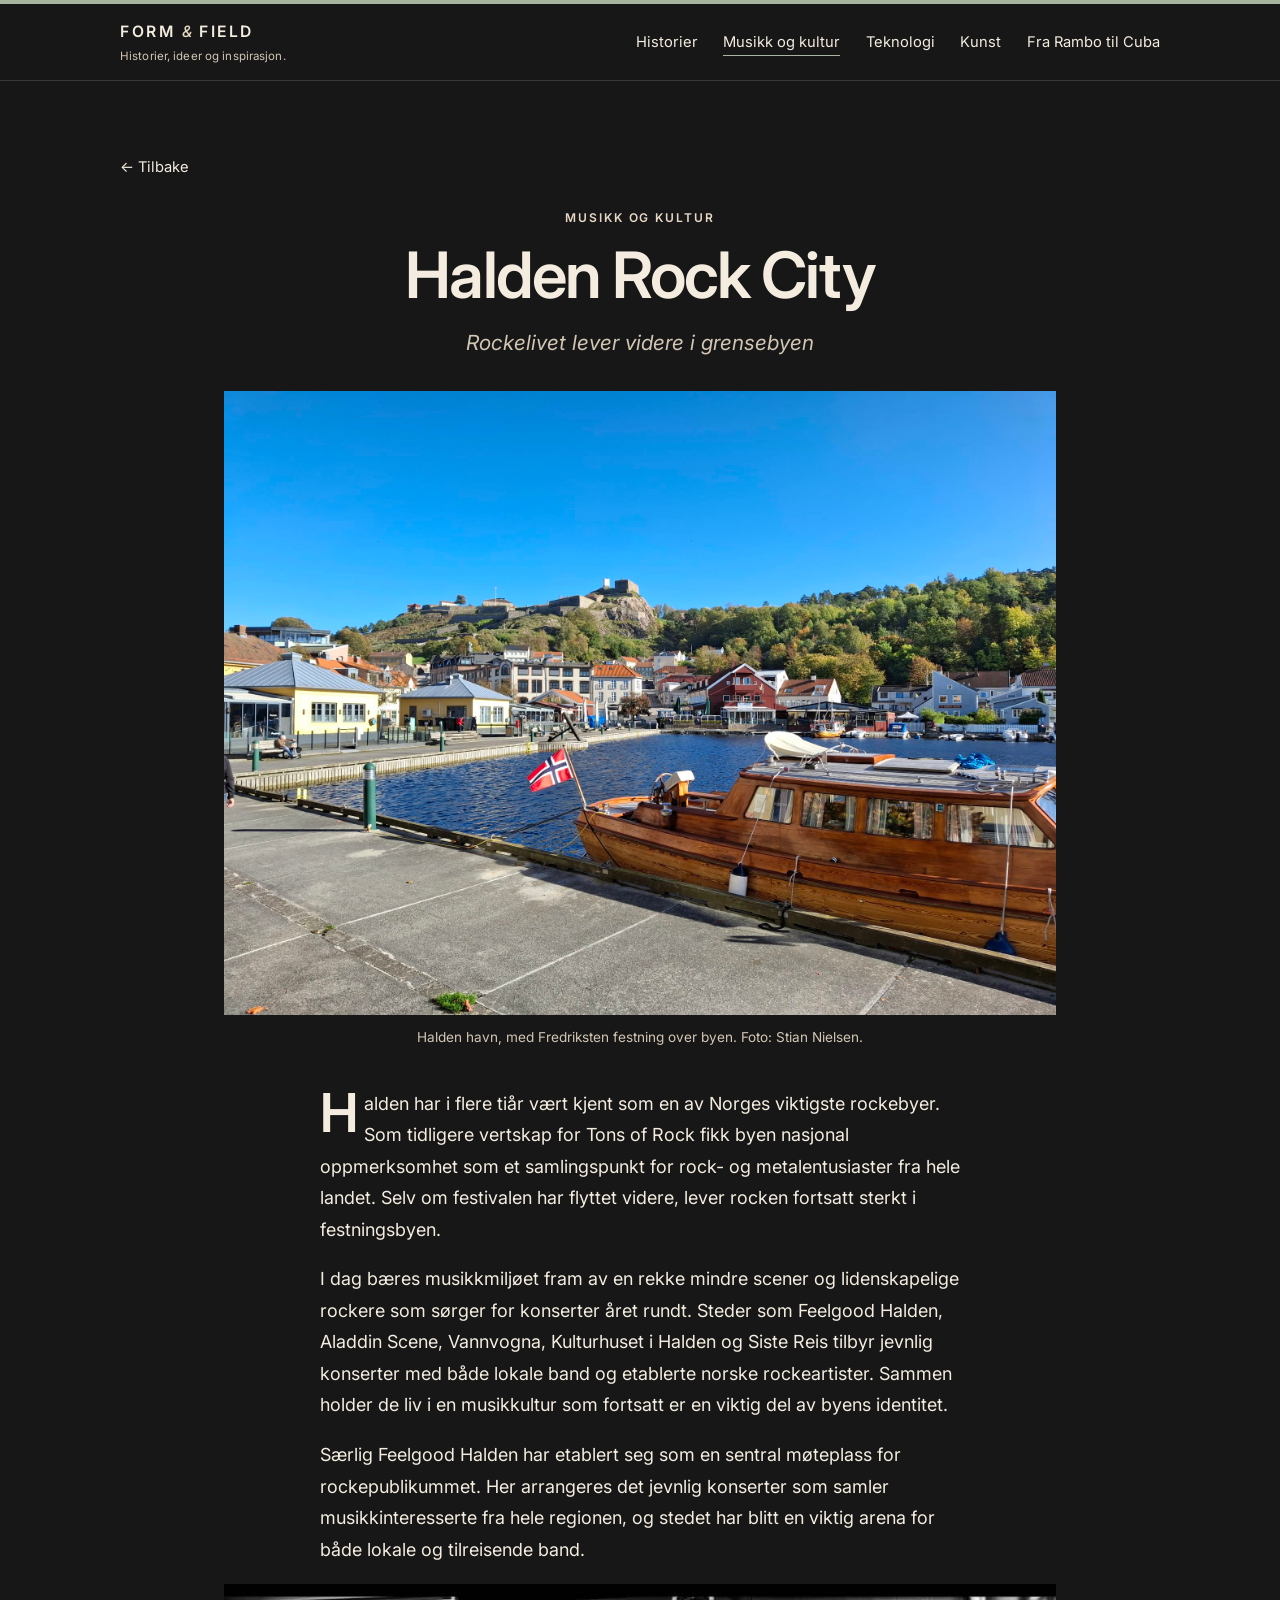
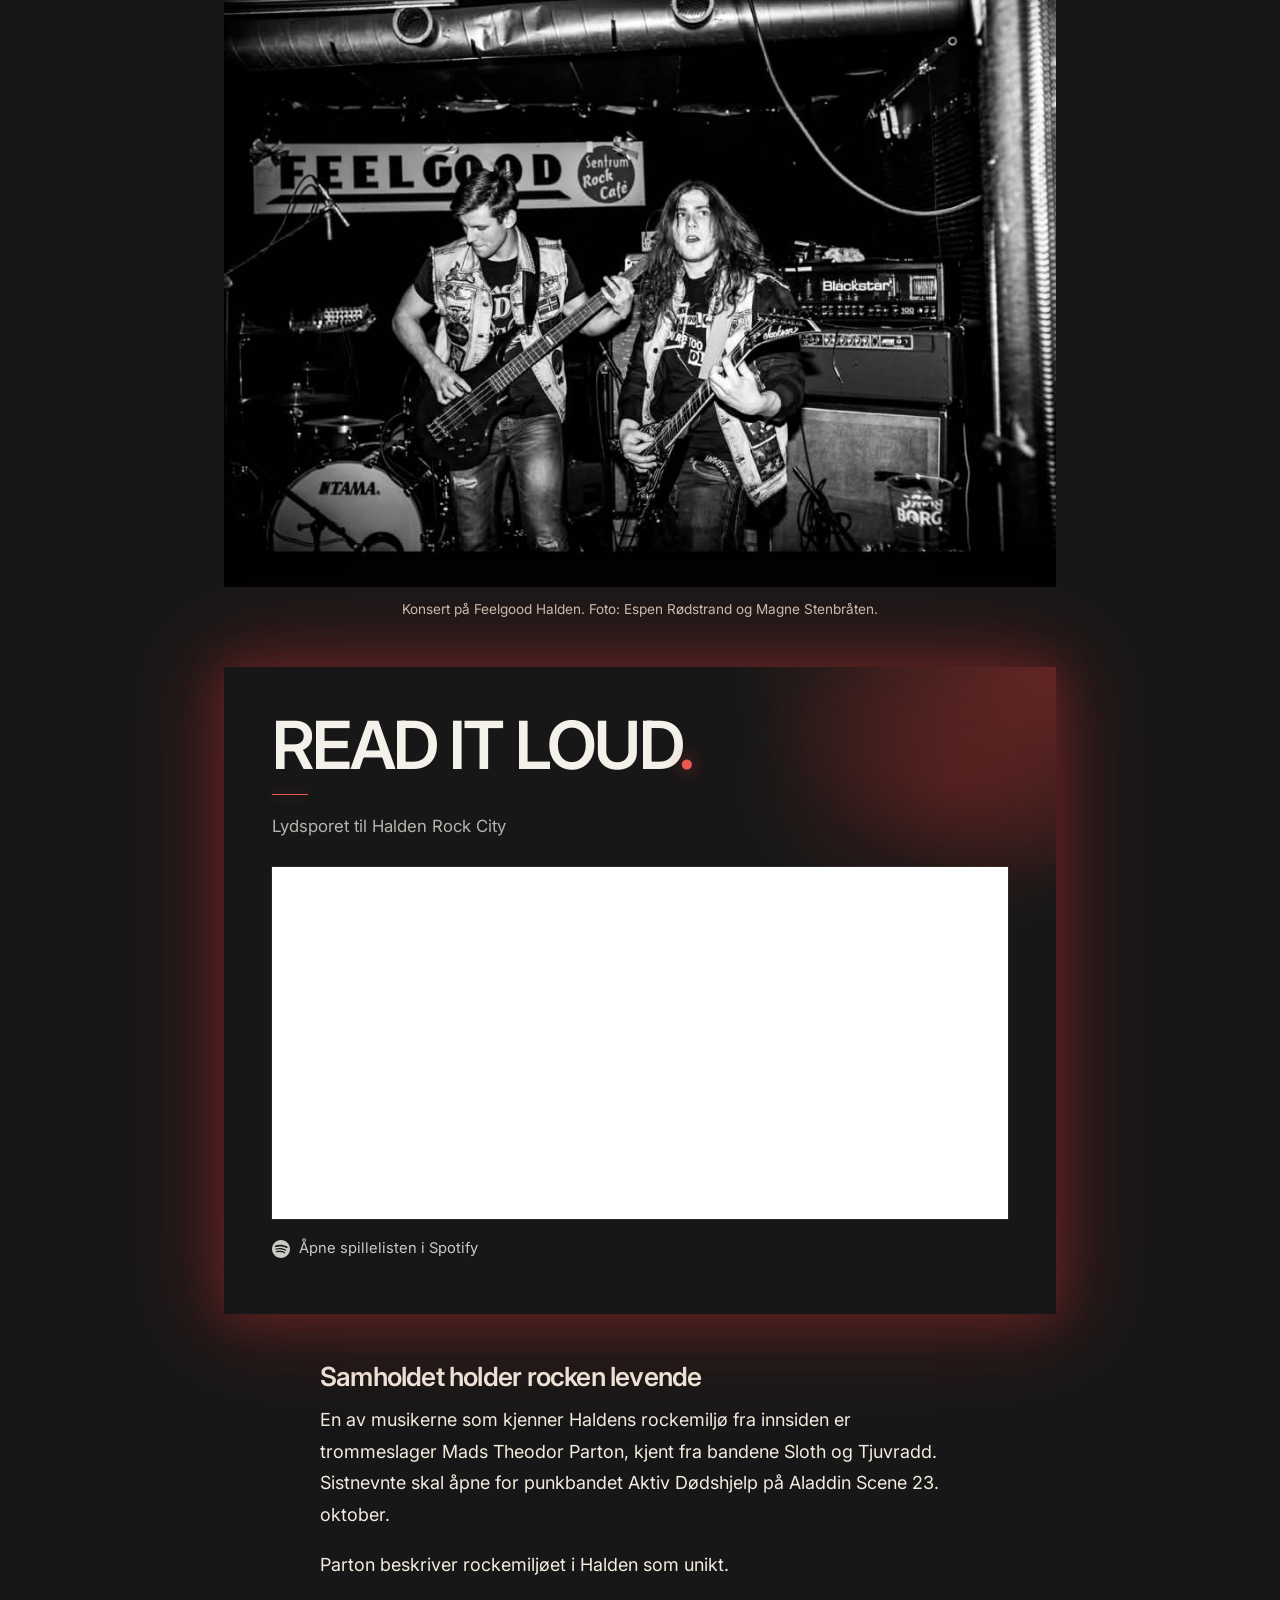
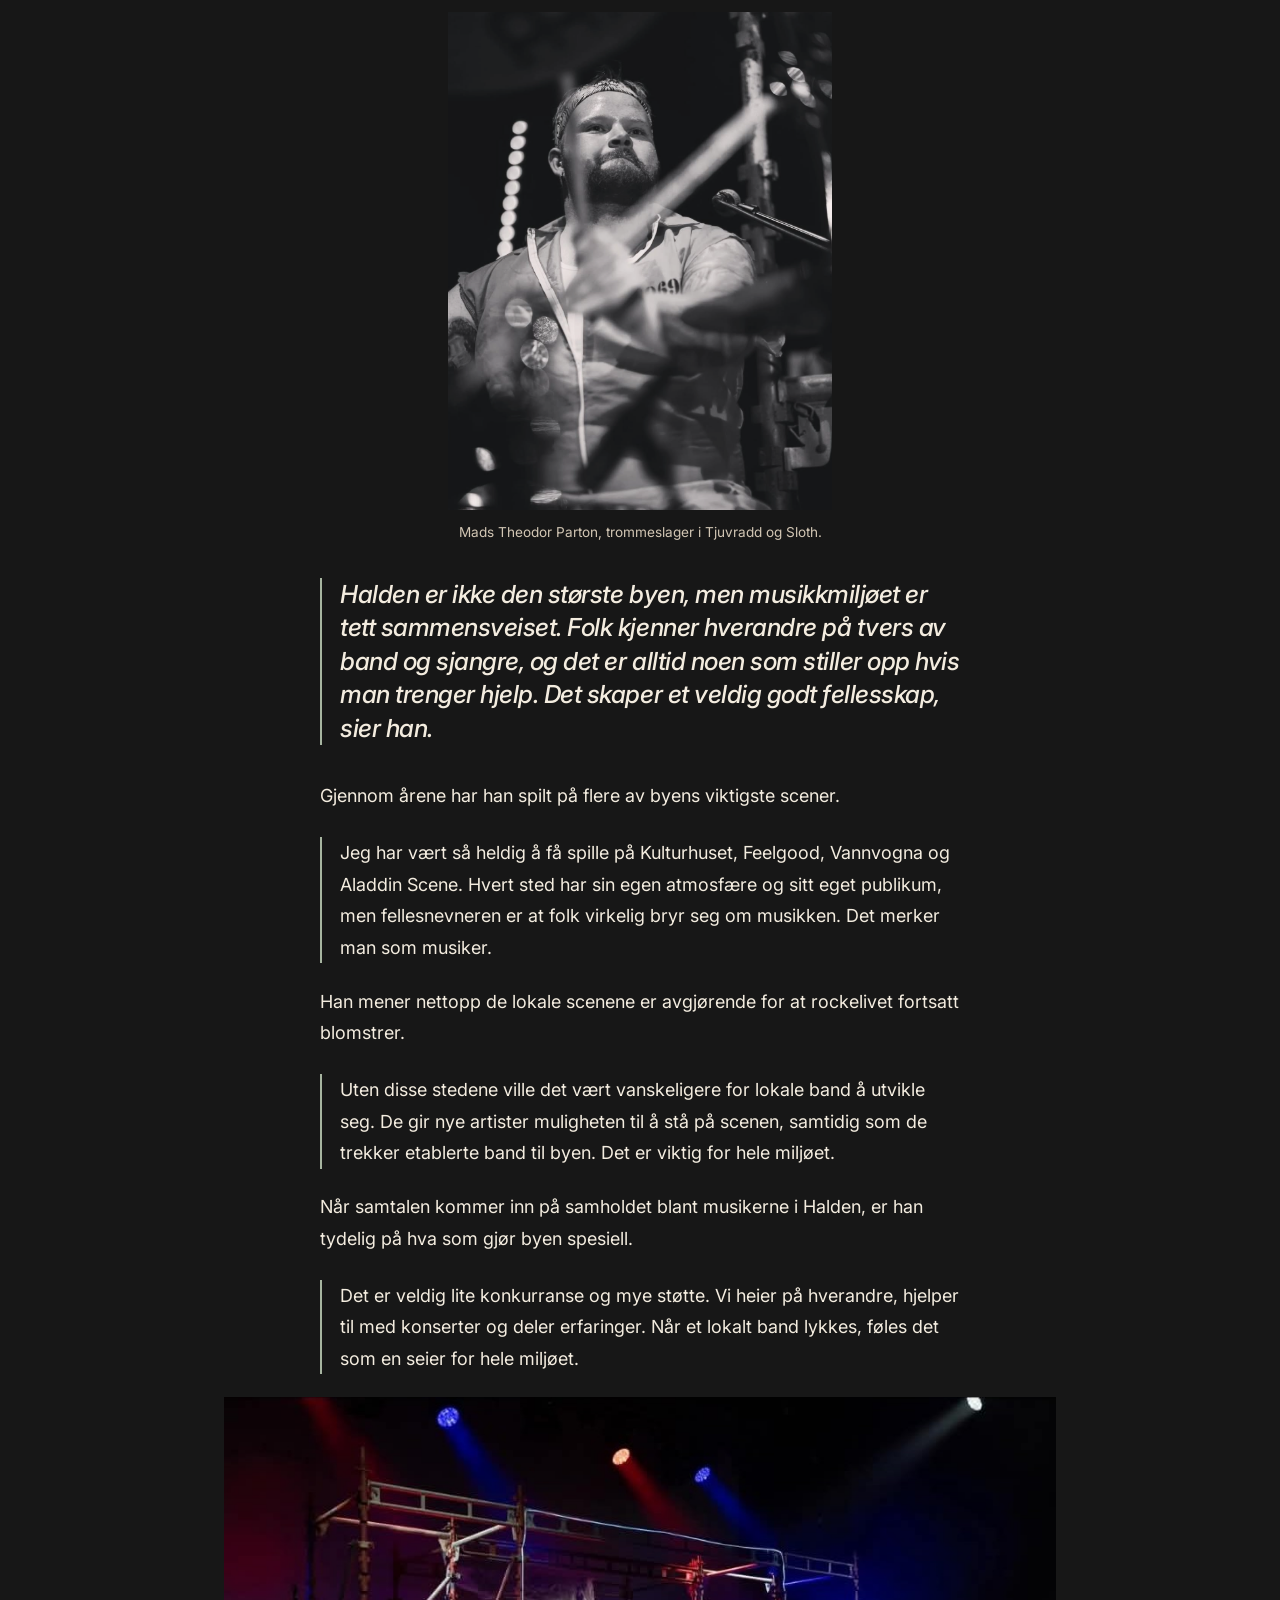
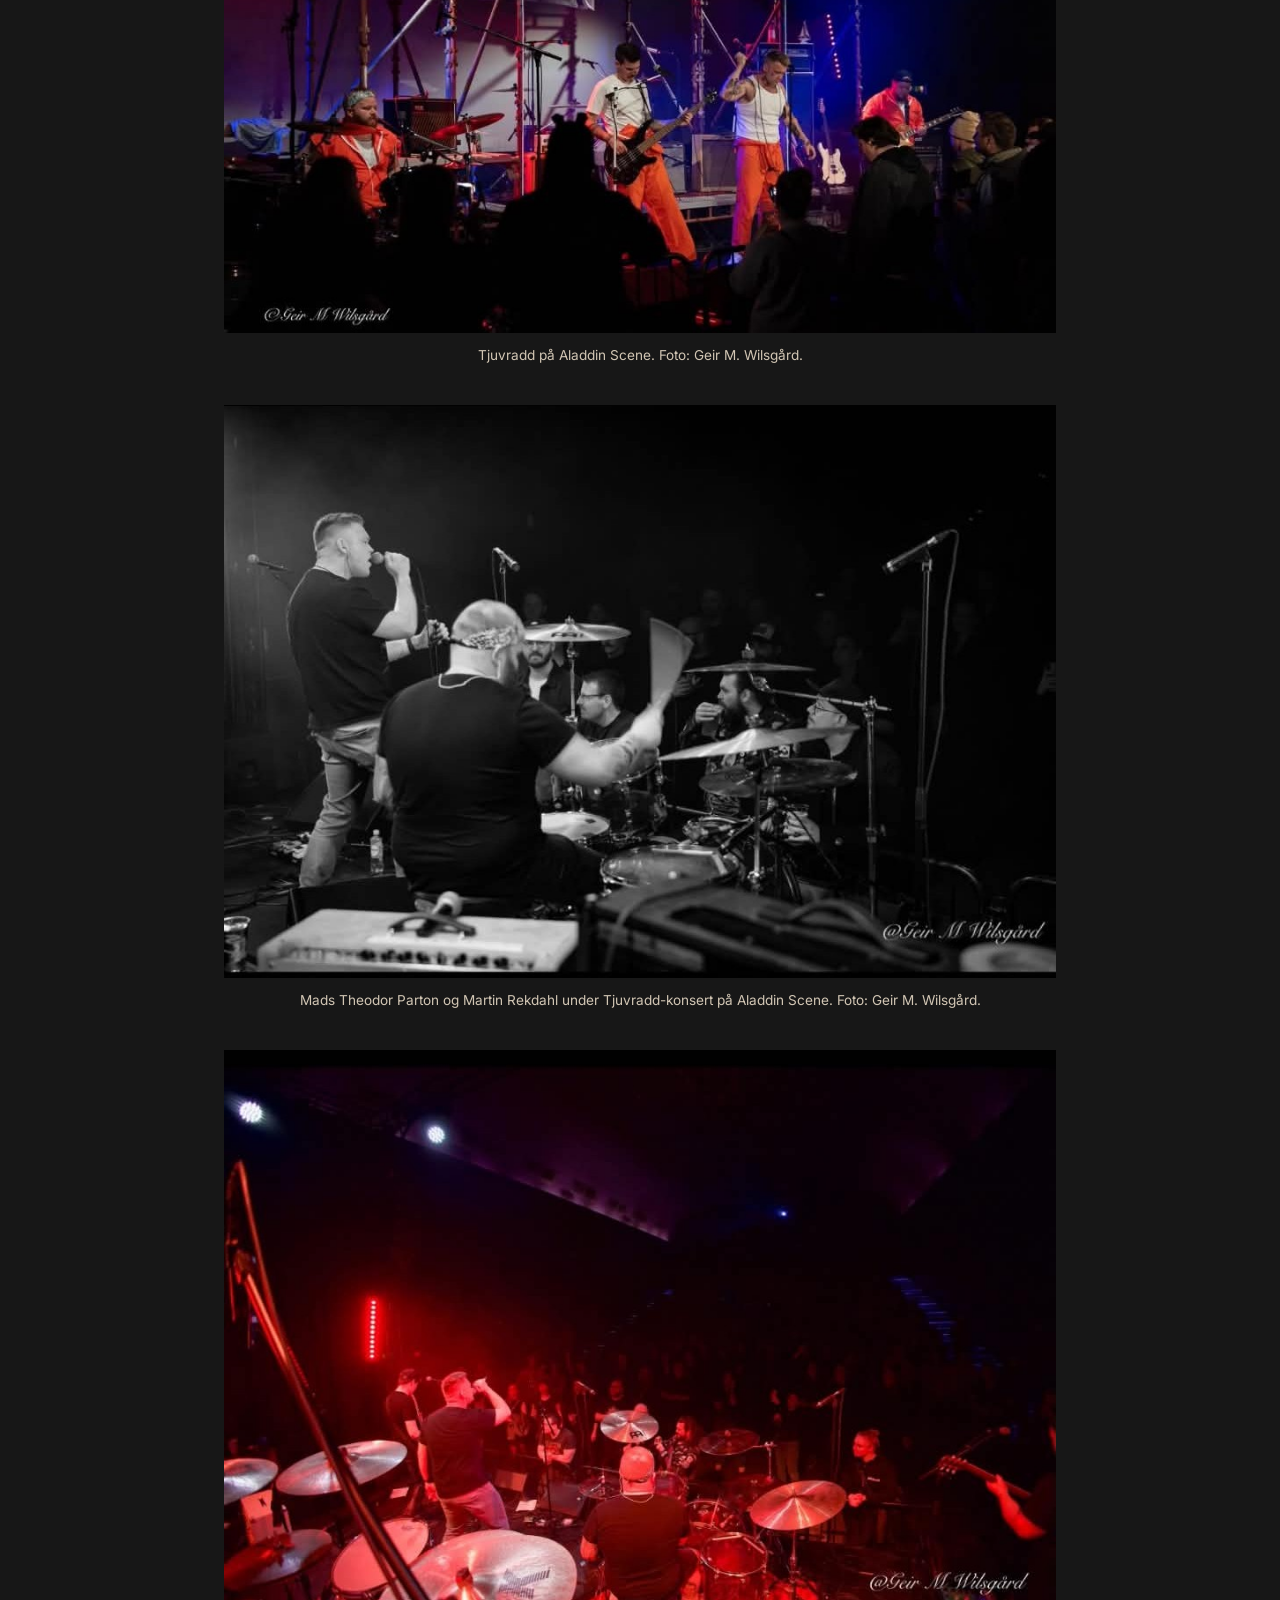
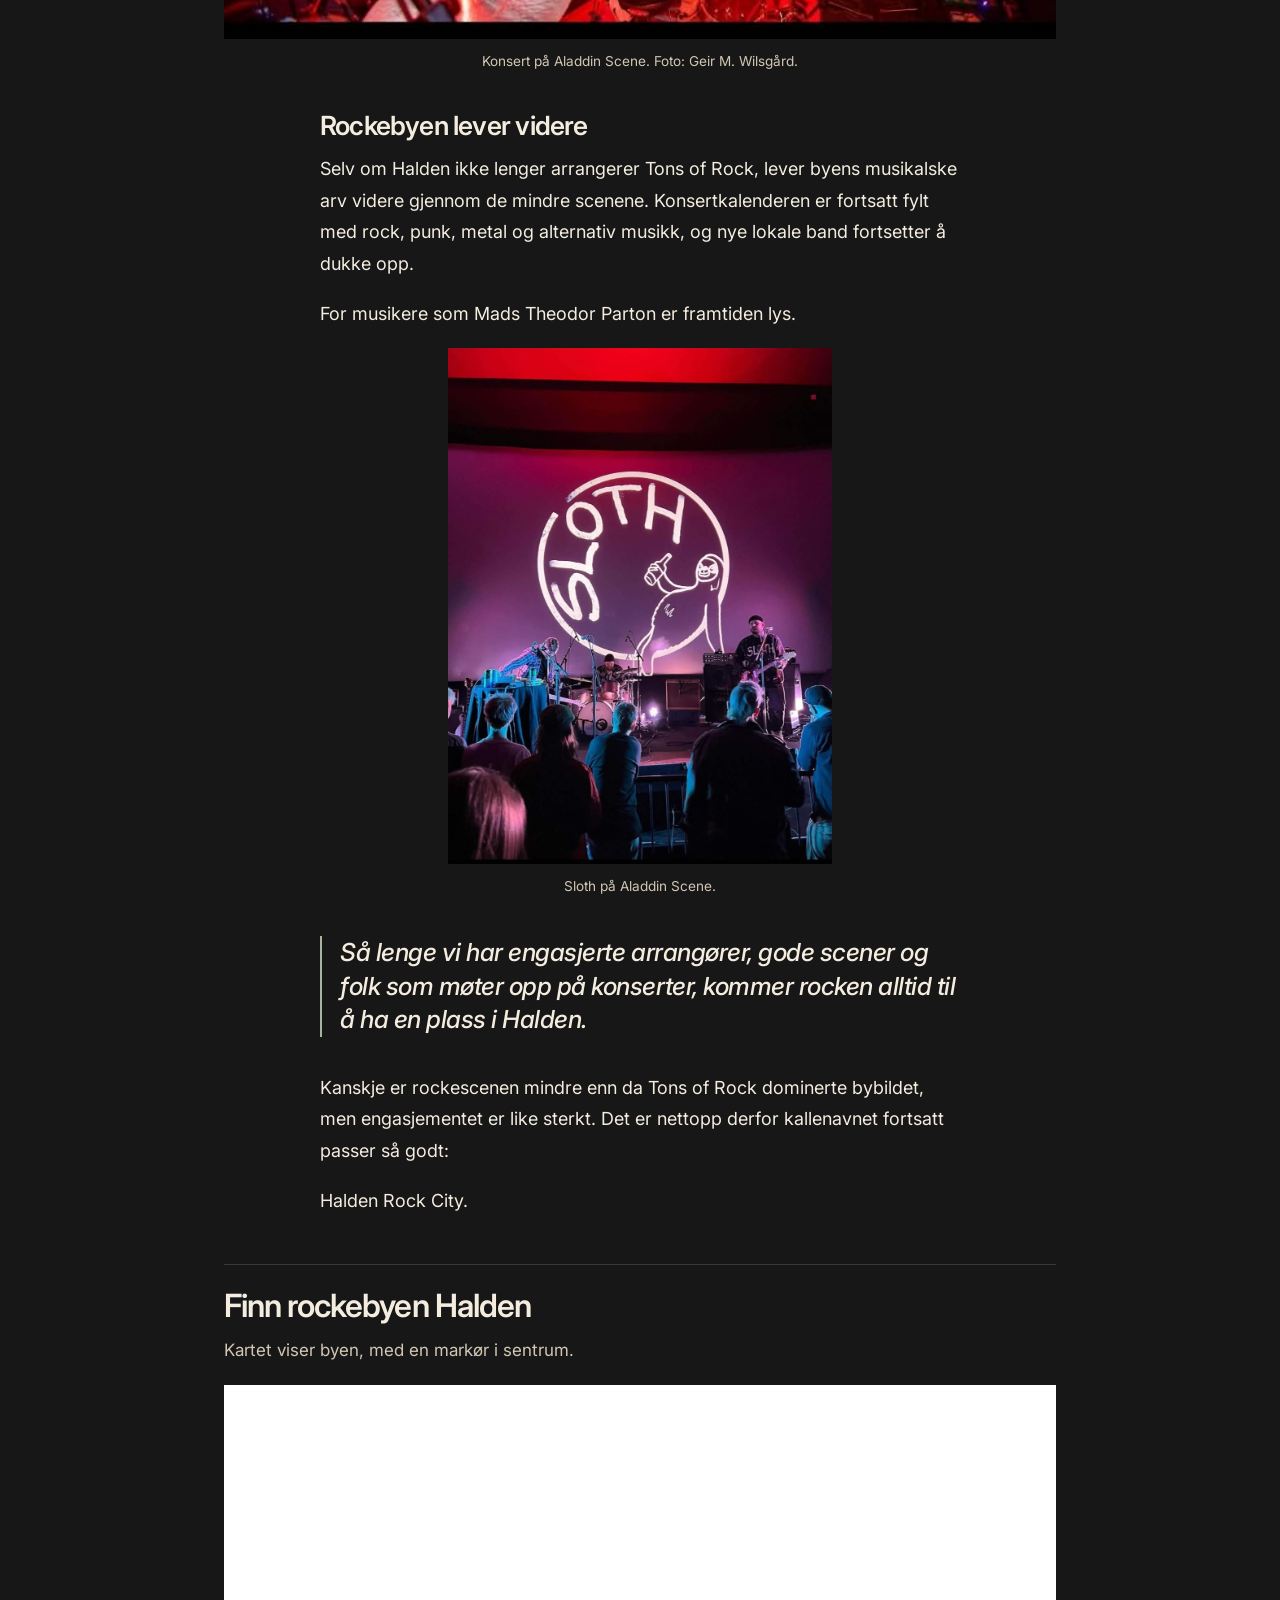
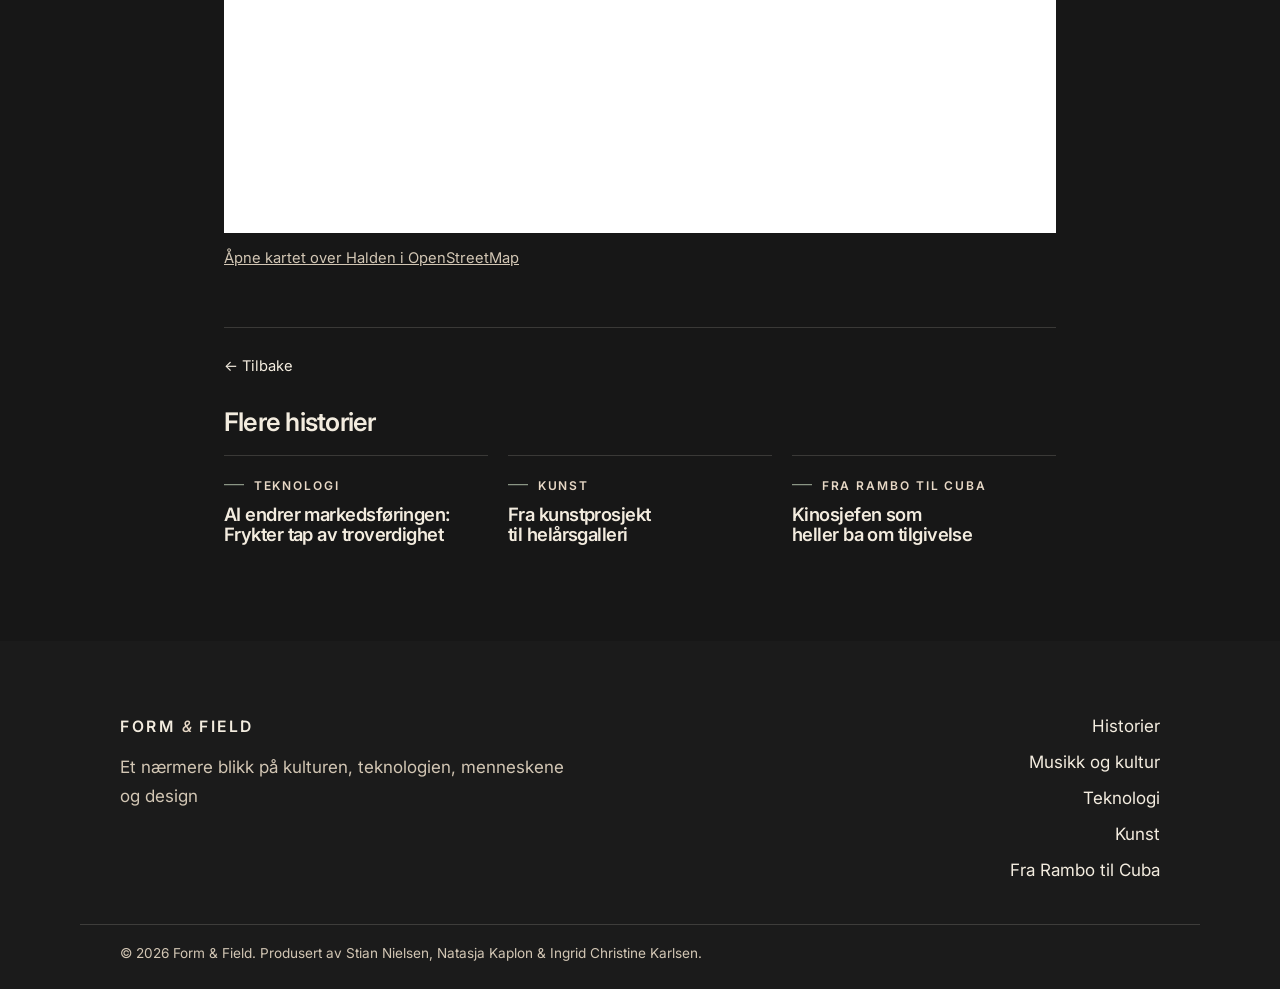
==== commit 53830bf3: "Fiks Feelgood-bilde med enkelt filnavn for GitHub. Co-authored-by: Cursor <cursoragent@cursor.com>" ====
--- a/articles/article-culture.html
+++ b/articles/article-culture.html
@@ -62,7 +62,7 @@
         </div>
 
         <figure class="article-photo">
-          <img src="../images/Bilde%20fra%20Feelgood%20av%20Espen%20R%C3%B8dstrand%20%26%20Magne%20Stenbra%CC%8Aten.jpg" alt="To musikere med bass og gitar spiller foran et Feelgood-skilt på en liten rockescene, med trommesett og forsterkere rundt seg." width="944" height="684">
+          <img src="../images/feelgood-halden.jpg" alt="To musikere med bass og gitar spiller foran et Feelgood-skilt på en liten rockescene, med trommesett og forsterkere rundt seg." width="944" height="684">
           <figcaption>Konsert på Feelgood Halden. Foto: Espen Rødstrand og Magne Stenbråten.</figcaption>
         </figure>
 
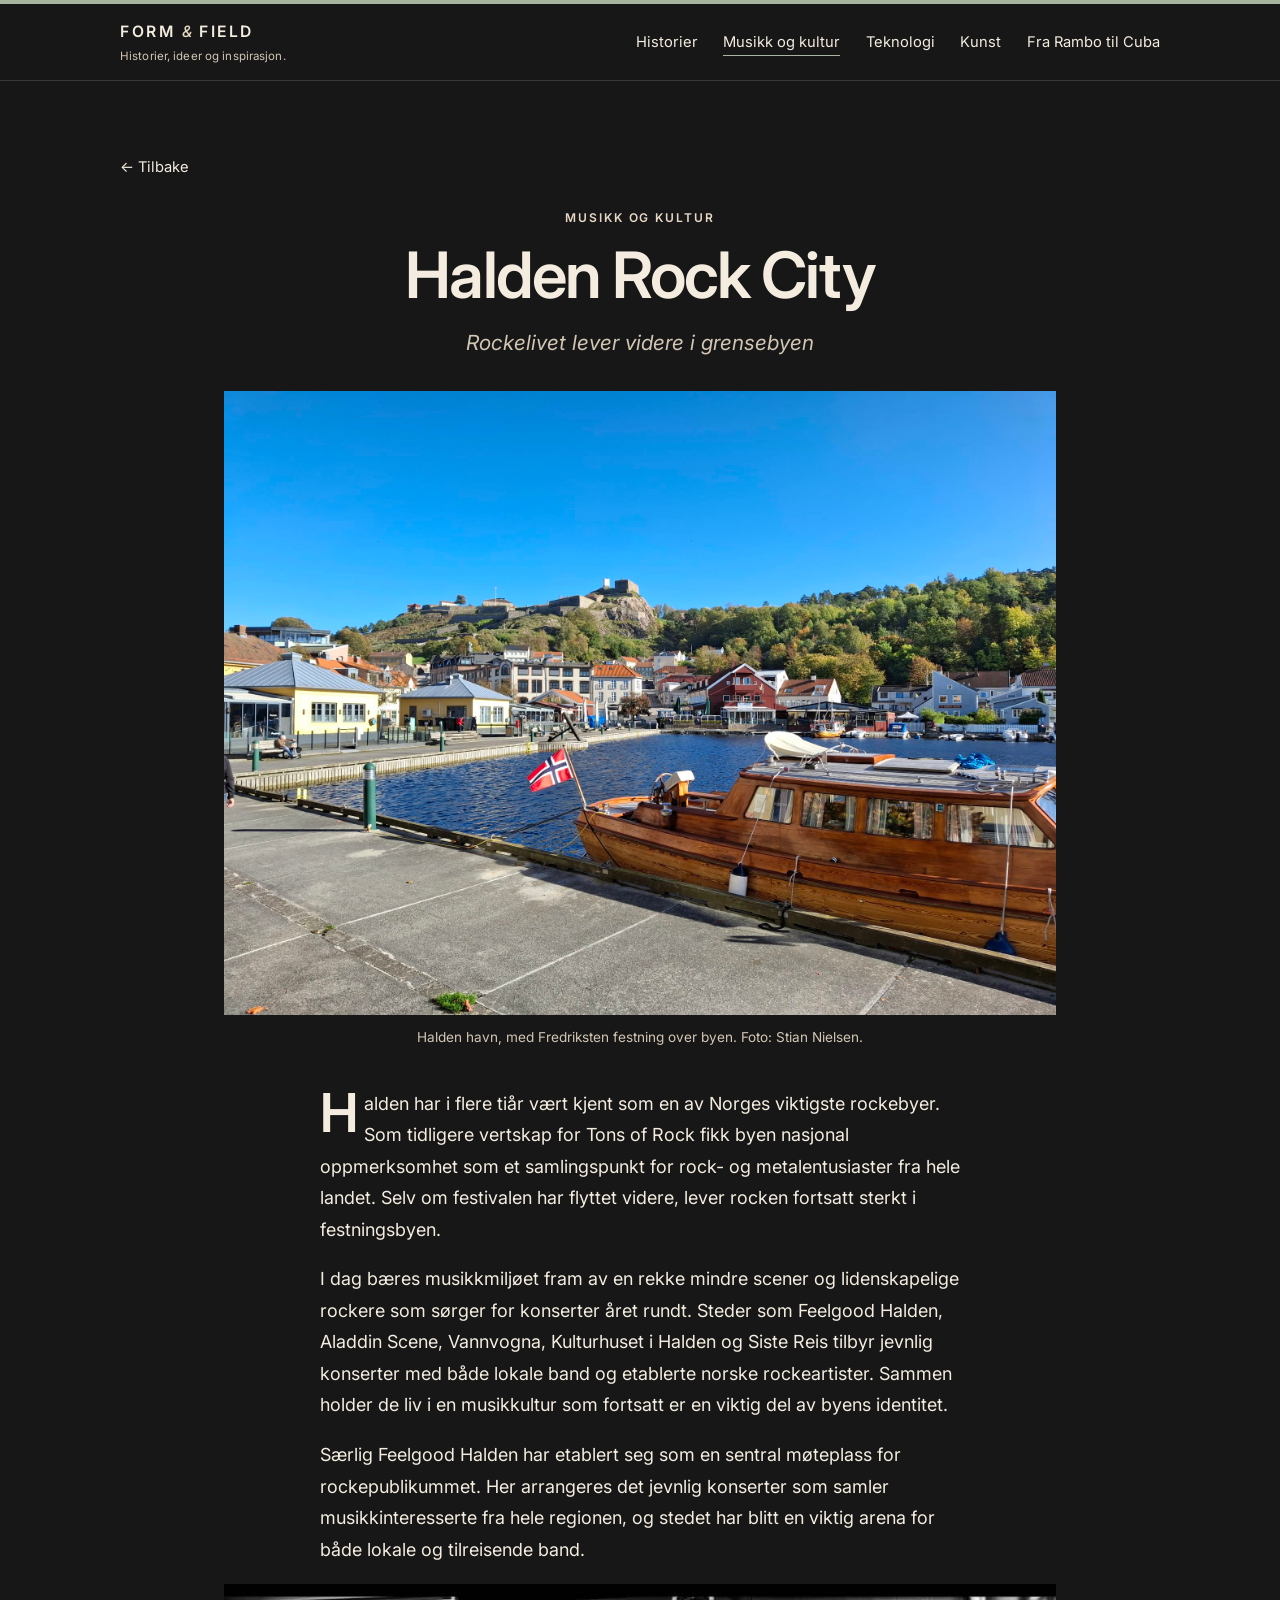
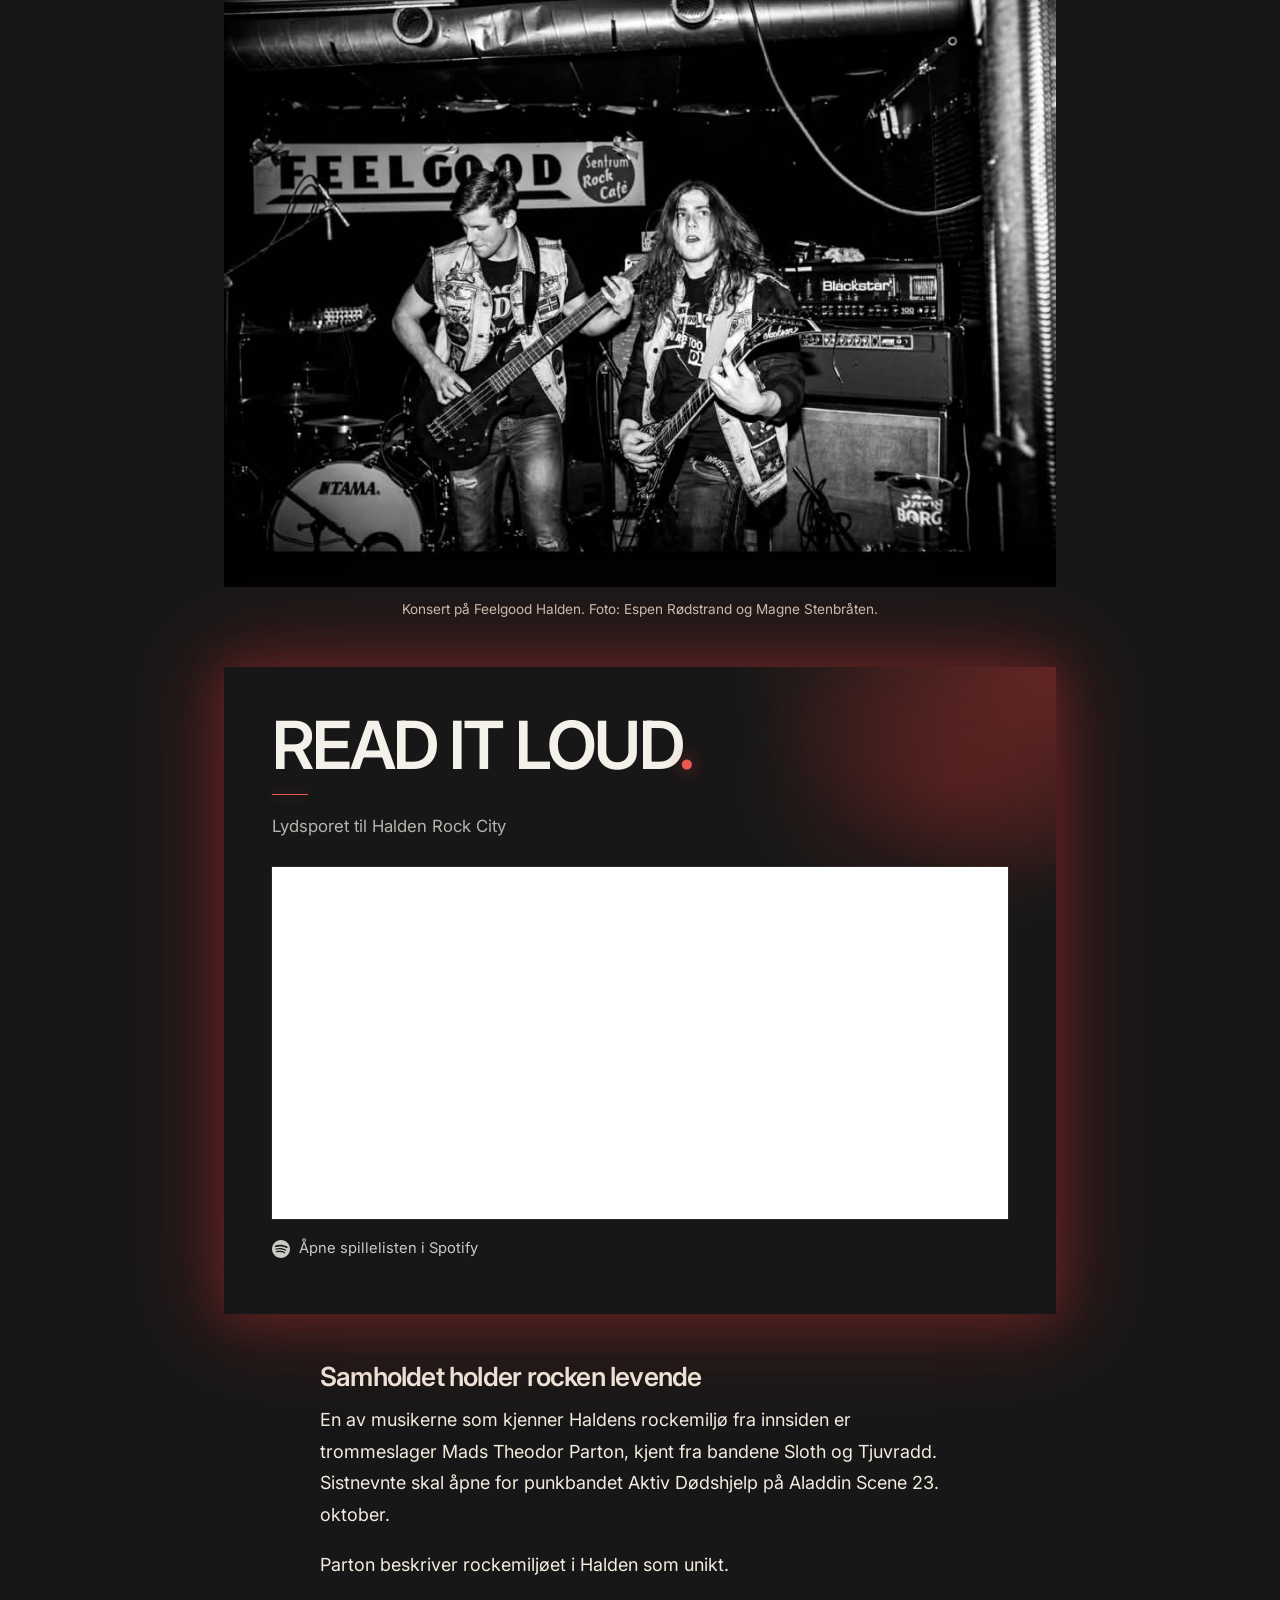
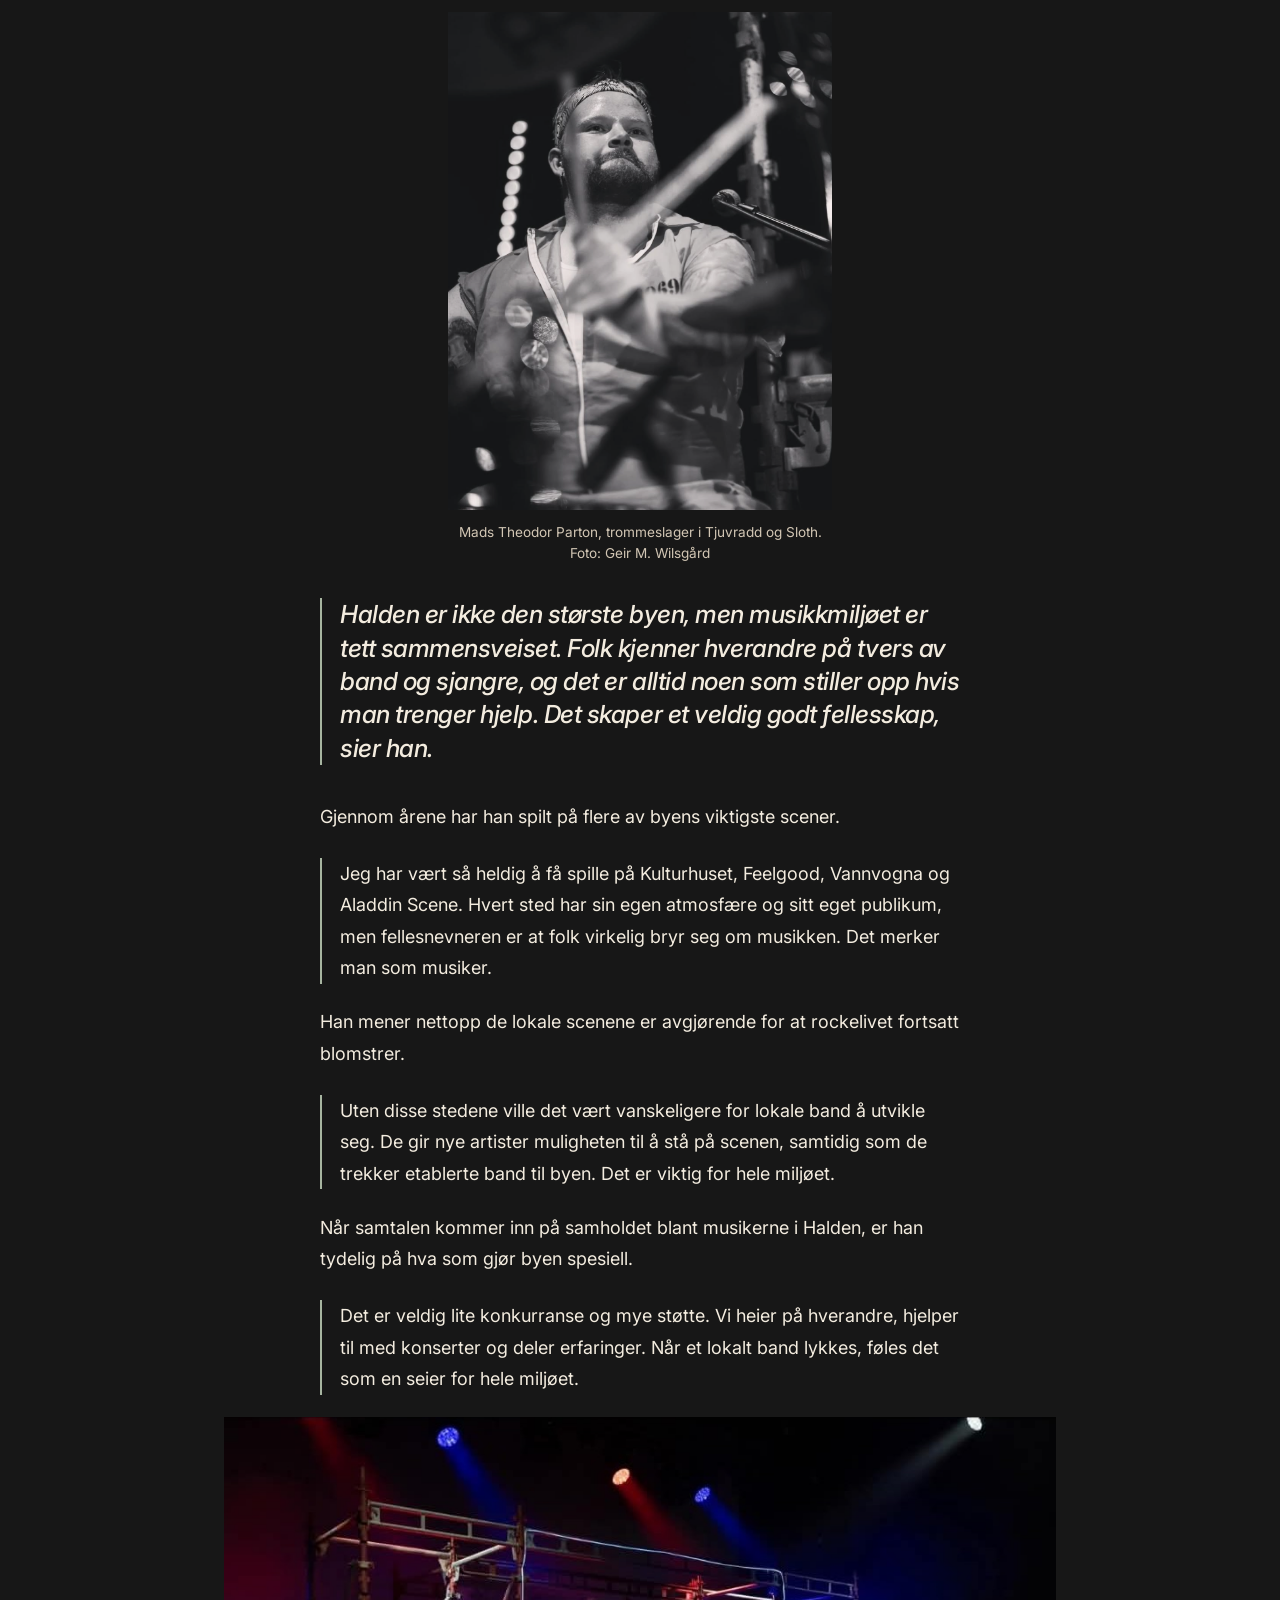
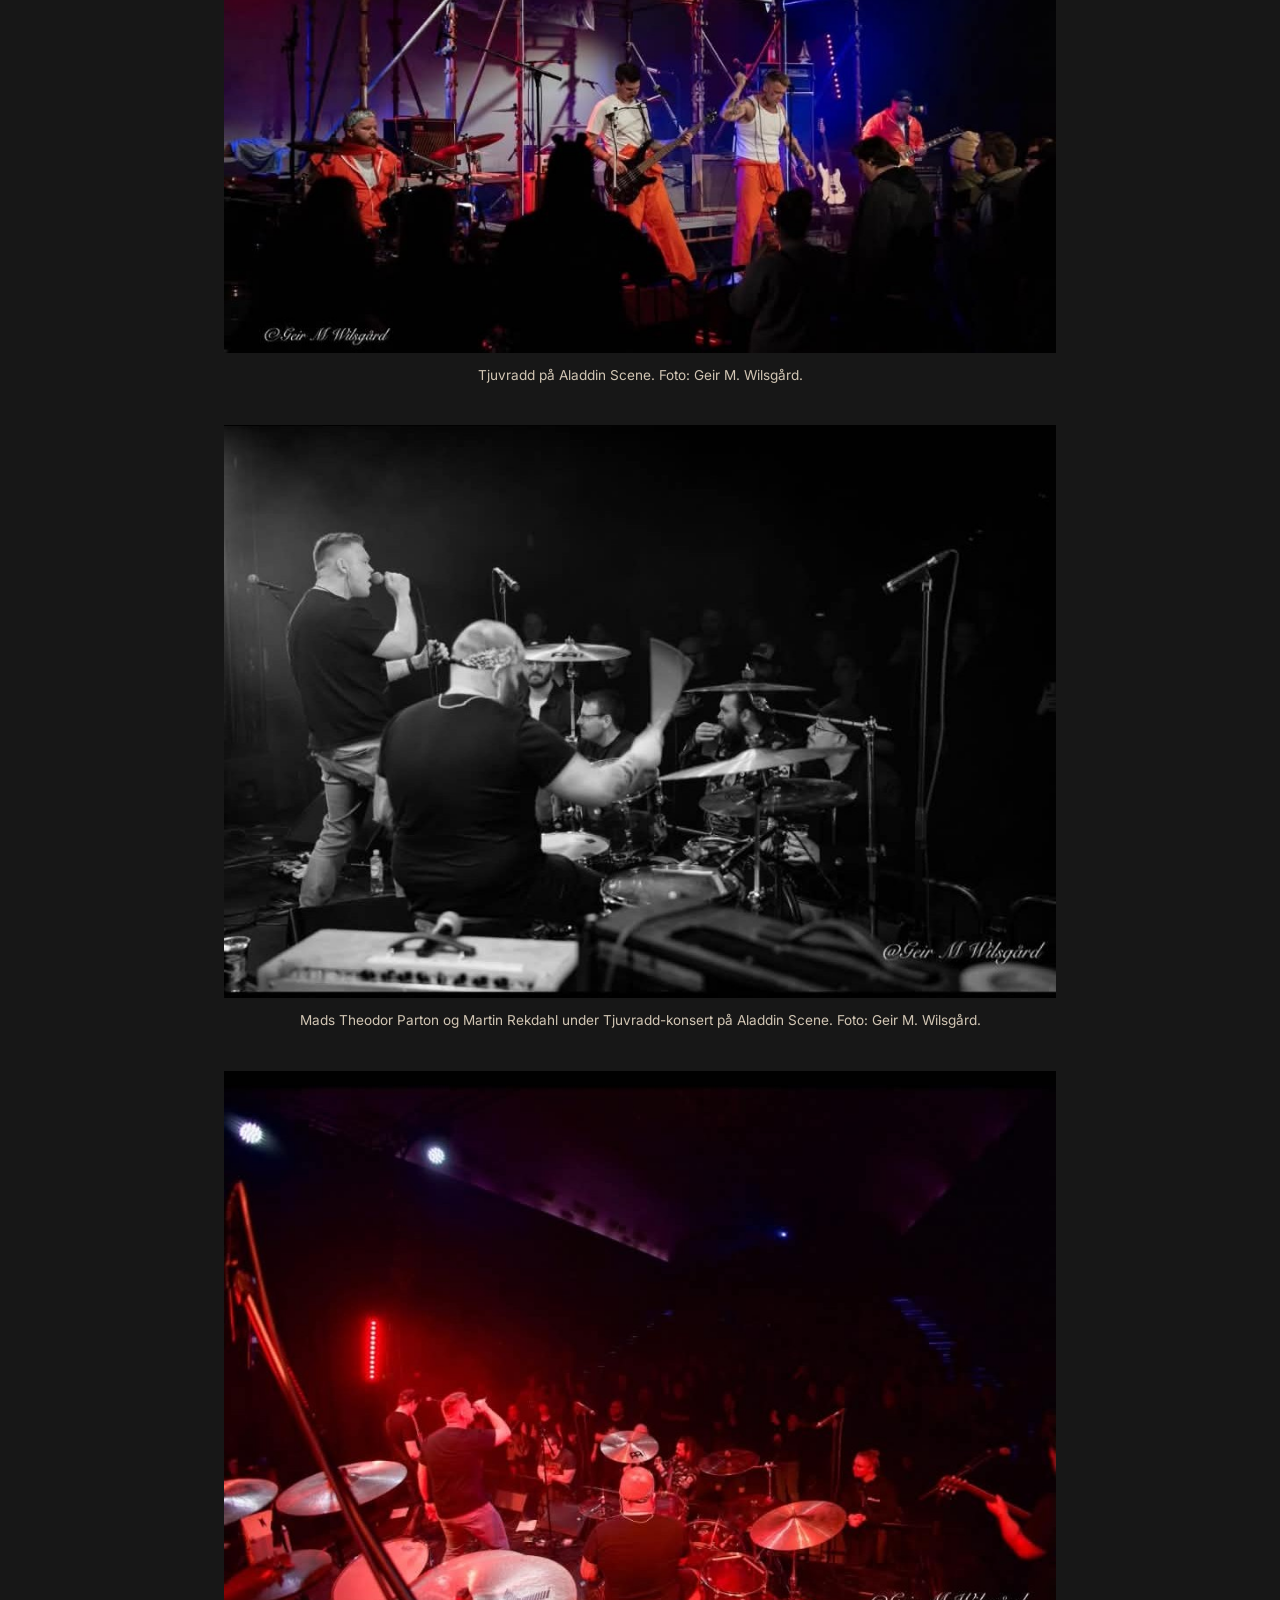
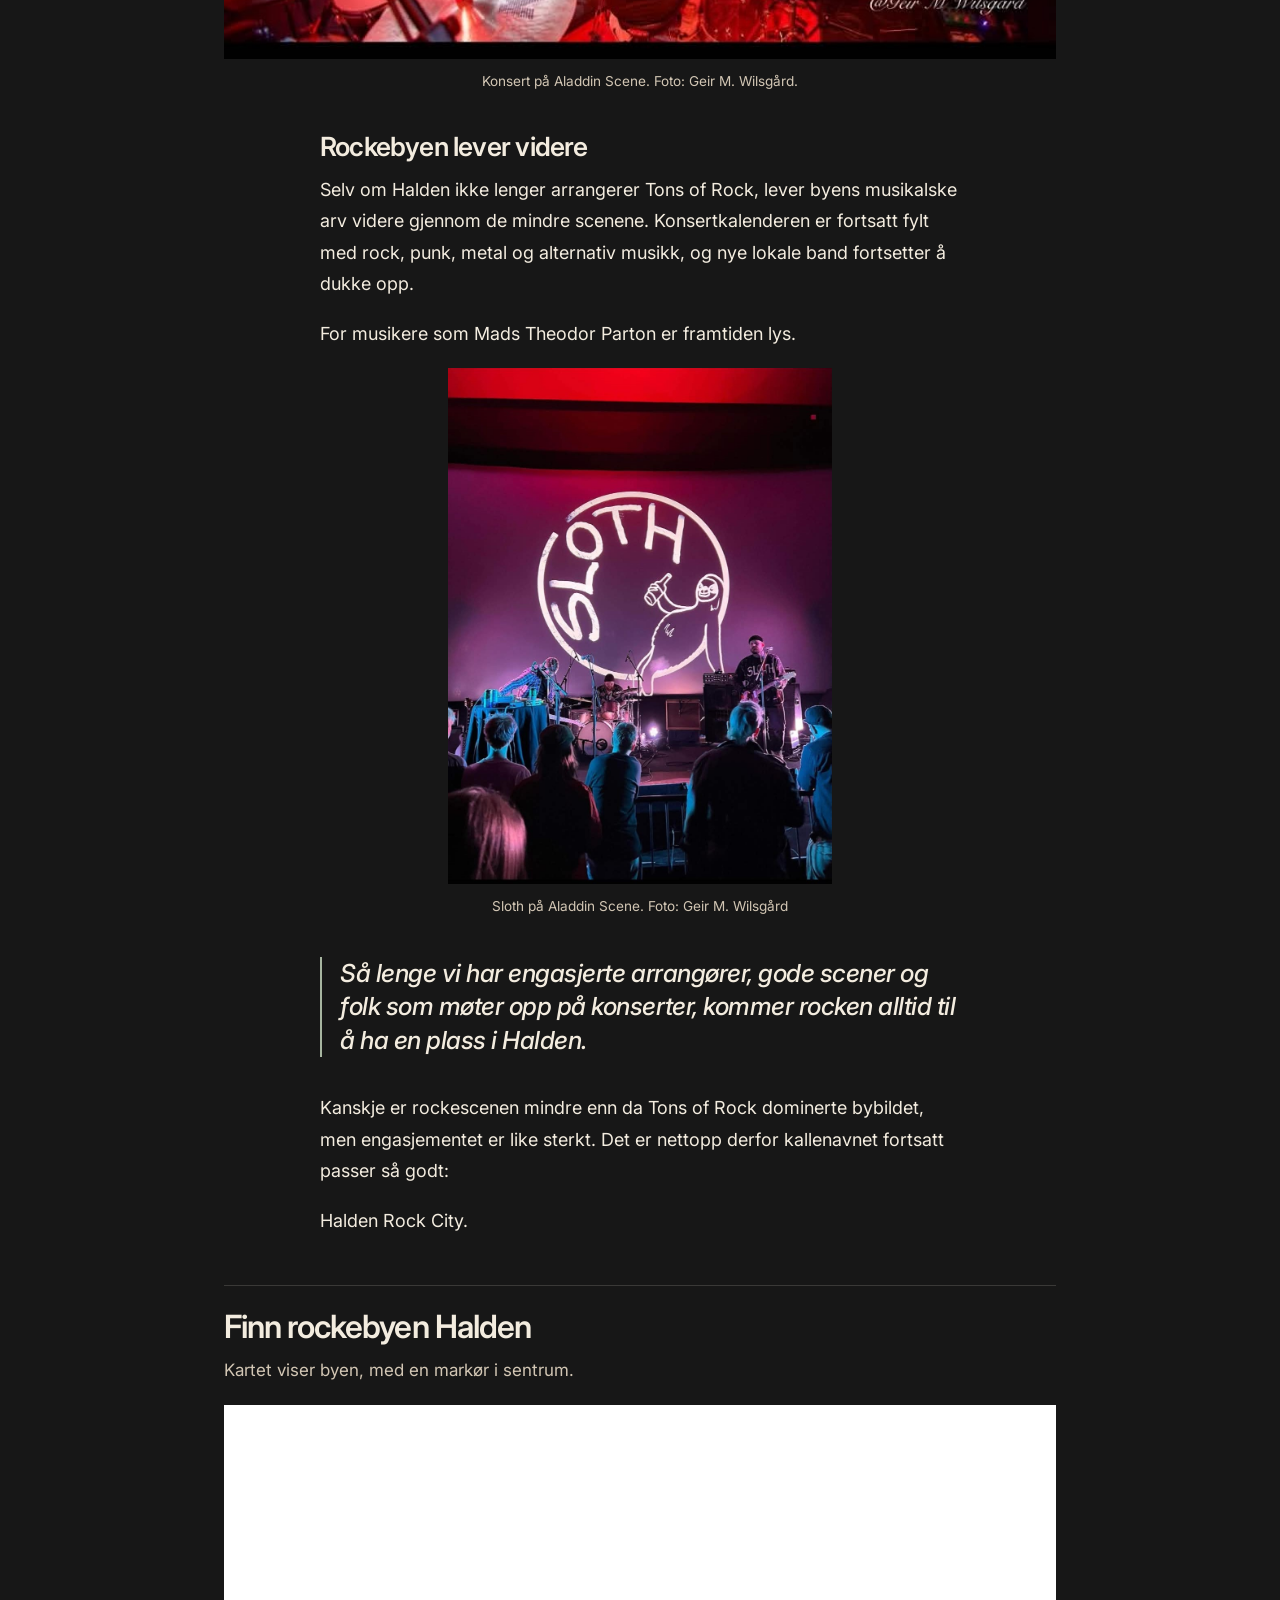
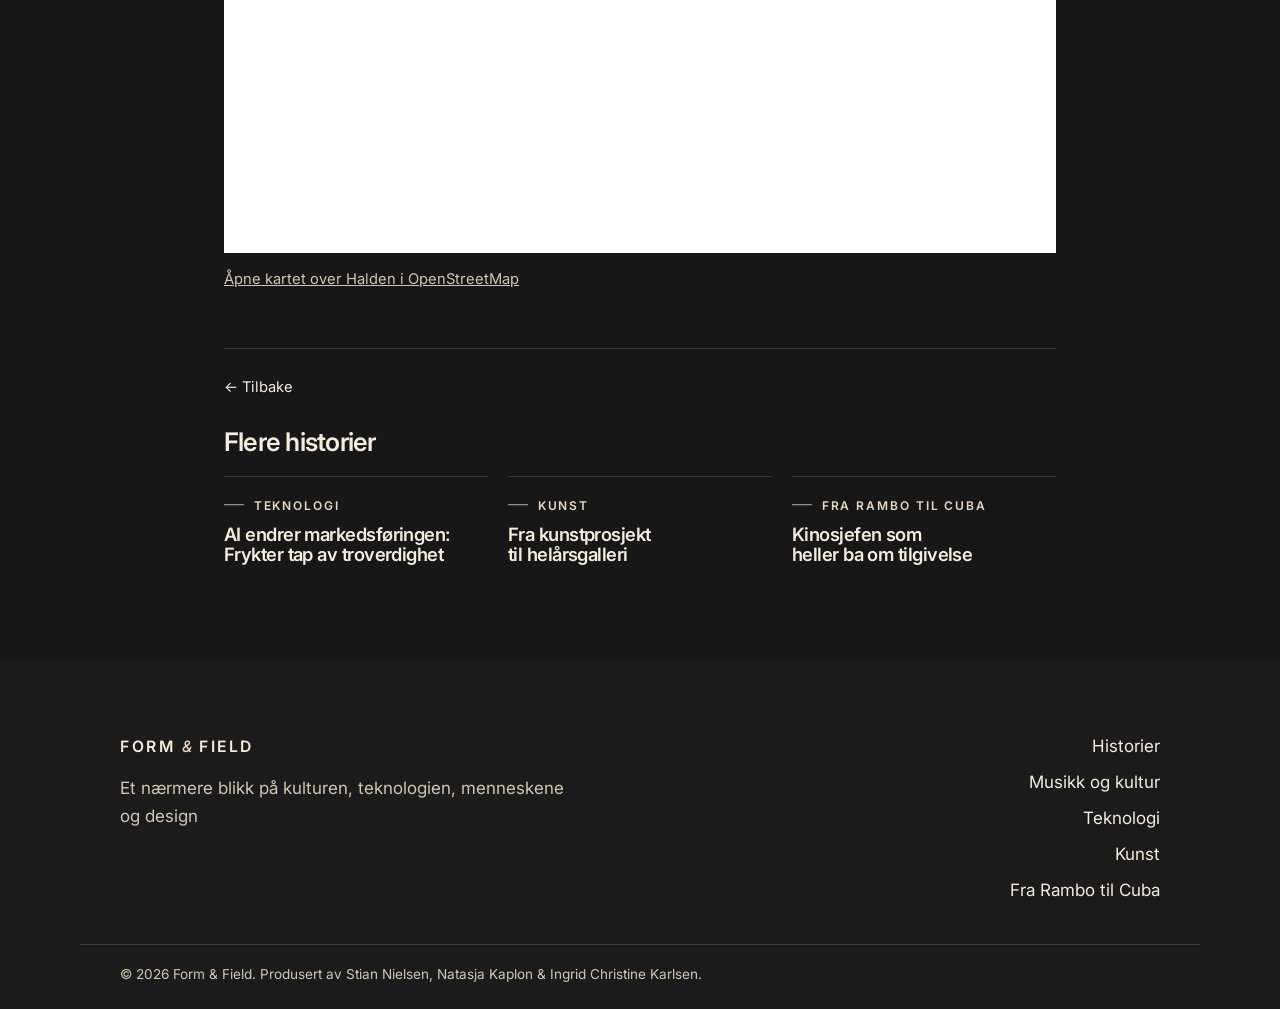
==== commit 5ce1b2da: "Legg til fotokreditering for Mads og Sloth i Halden-artikkelen. Co-authored-by: Cursor <cursoragent@" ====
--- a/articles/article-culture.html
+++ b/articles/article-culture.html
@@ -89,7 +89,7 @@
 
           <figure class="article-photo article-photo-portrait">
             <img src="../images/foto%20av%20Mads%20Theodor%20Parton%20trommis%20for%20Tjuvradd%20og%20Sloth.png" alt="Mads Theodor Parton med bandana og skjegg sitter bak trommene og ser opp, med en trommestikke i forgrunnen." width="584" height="757">
-            <figcaption>Mads Theodor Parton, trommeslager i Tjuvradd og Sloth.</figcaption>
+            <figcaption>Mads Theodor Parton, trommeslager i Tjuvradd og Sloth. Foto: Geir M. Wilsgård</figcaption>
           </figure>
 
           <blockquote class="pull-quote">
@@ -138,7 +138,7 @@
 
         <figure class="article-photo article-photo-portrait">
           <img src="../images/sloth%20konsert%20aladdin%20scene.jpg" alt="Bandet Sloth spiller foran et stort lilla Sloth-logo på veggen, sett fra publikum." width="944" height="1269">
-          <figcaption>Sloth på Aladdin Scene.</figcaption>
+          <figcaption>Sloth på Aladdin Scene. Foto: Geir M. Wilsgård</figcaption>
         </figure>
 
         <div class="article-body">
